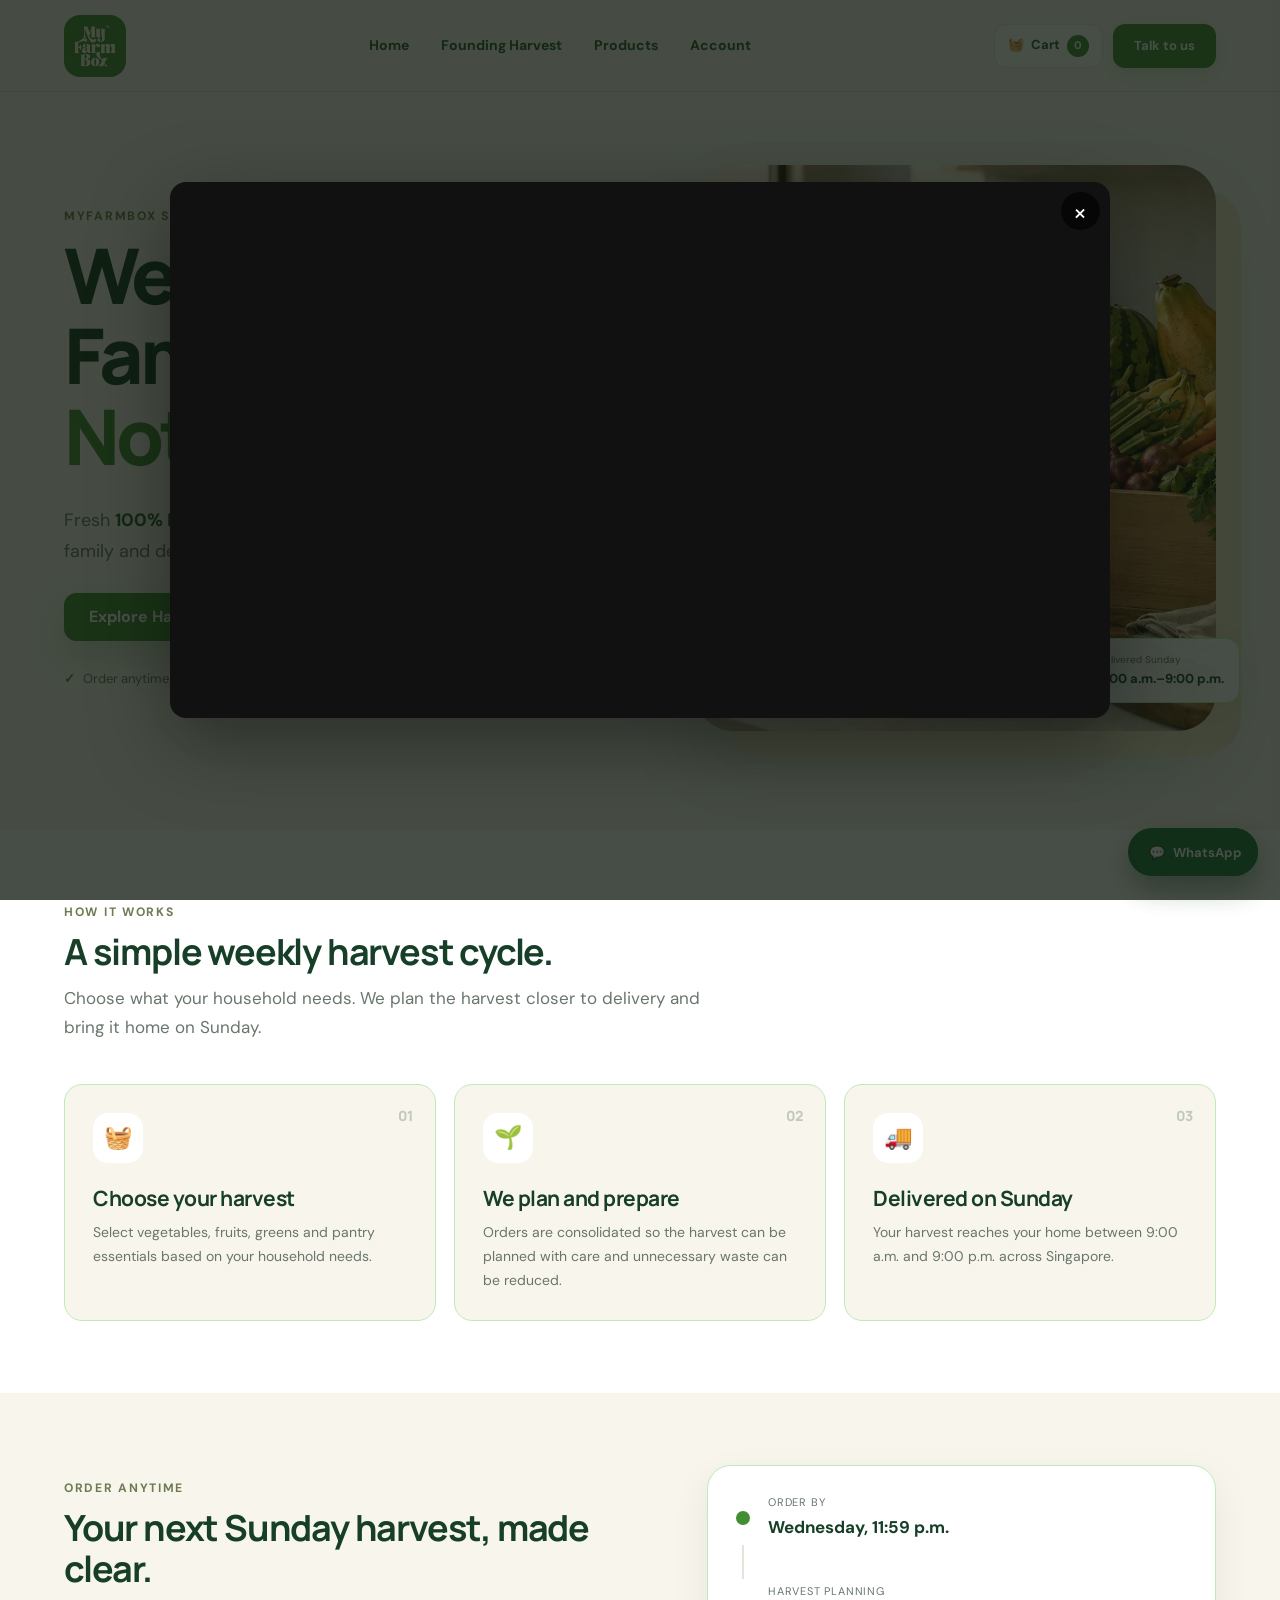
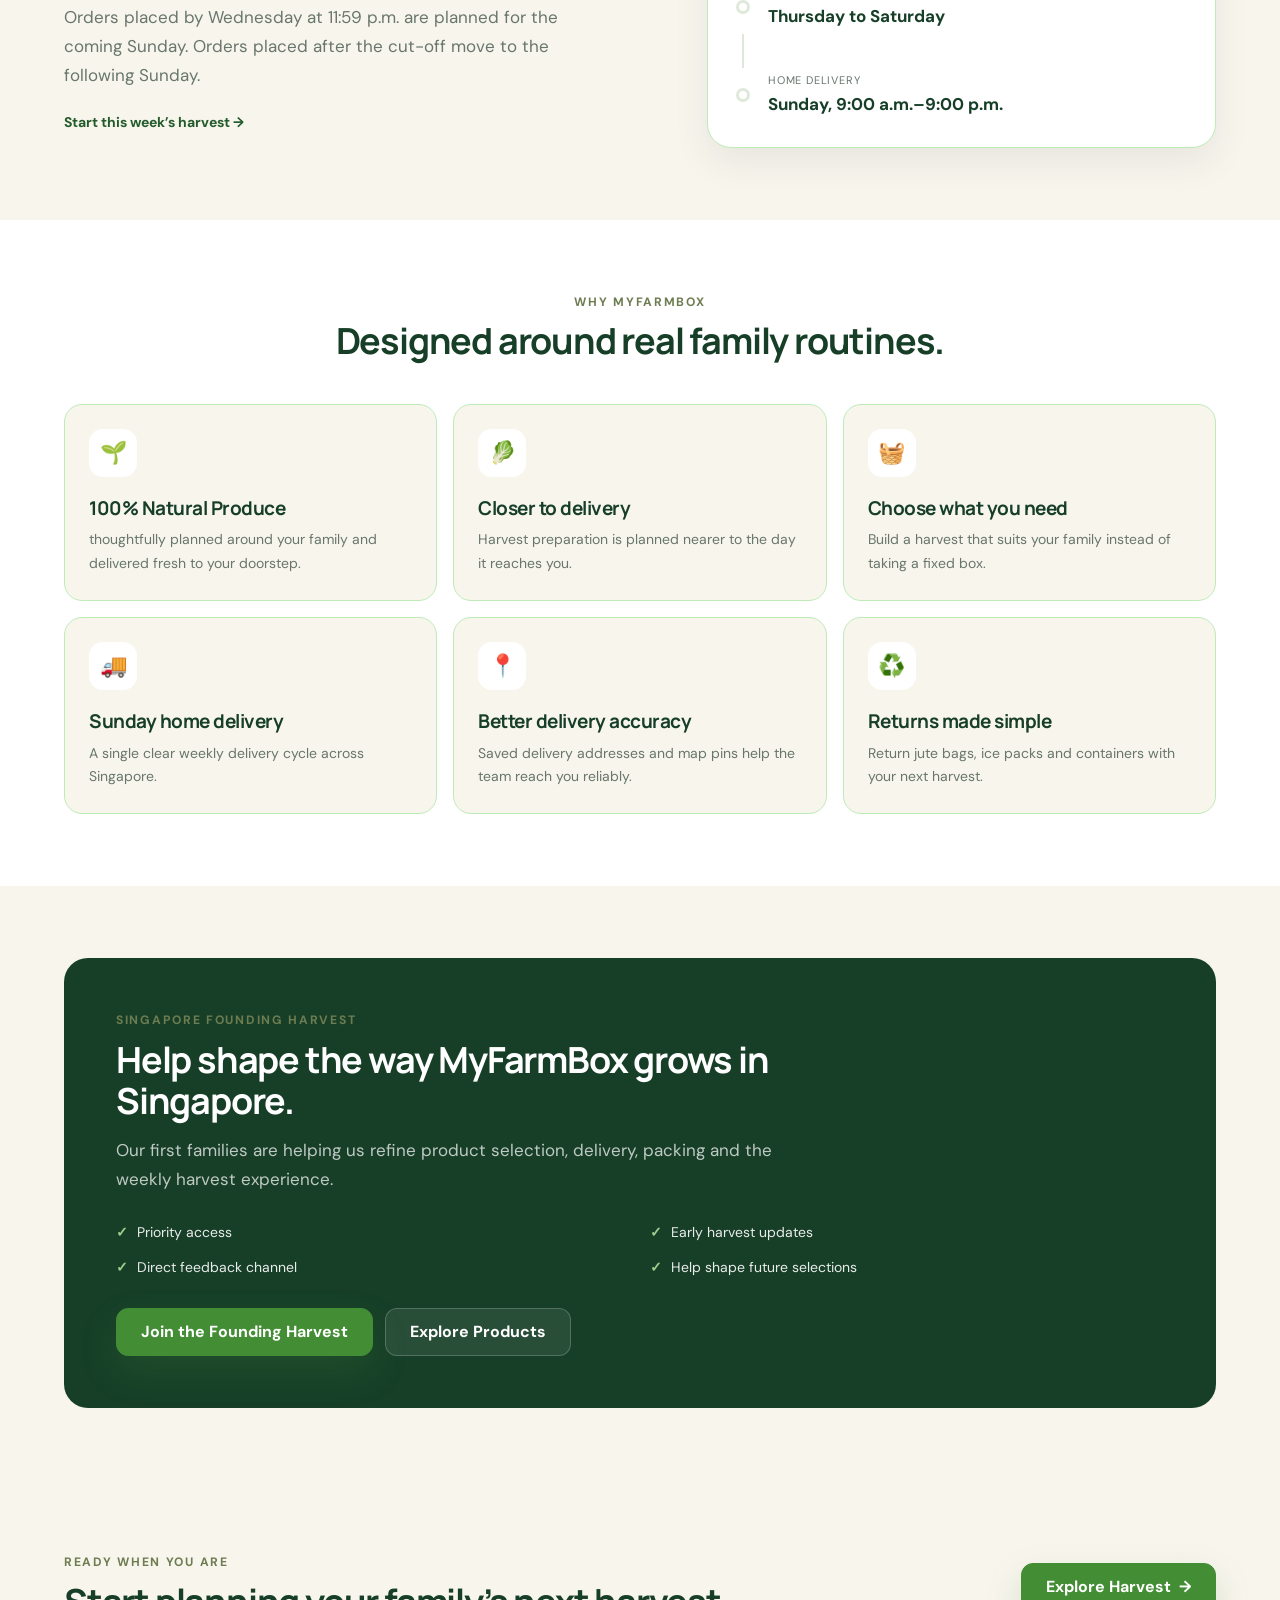
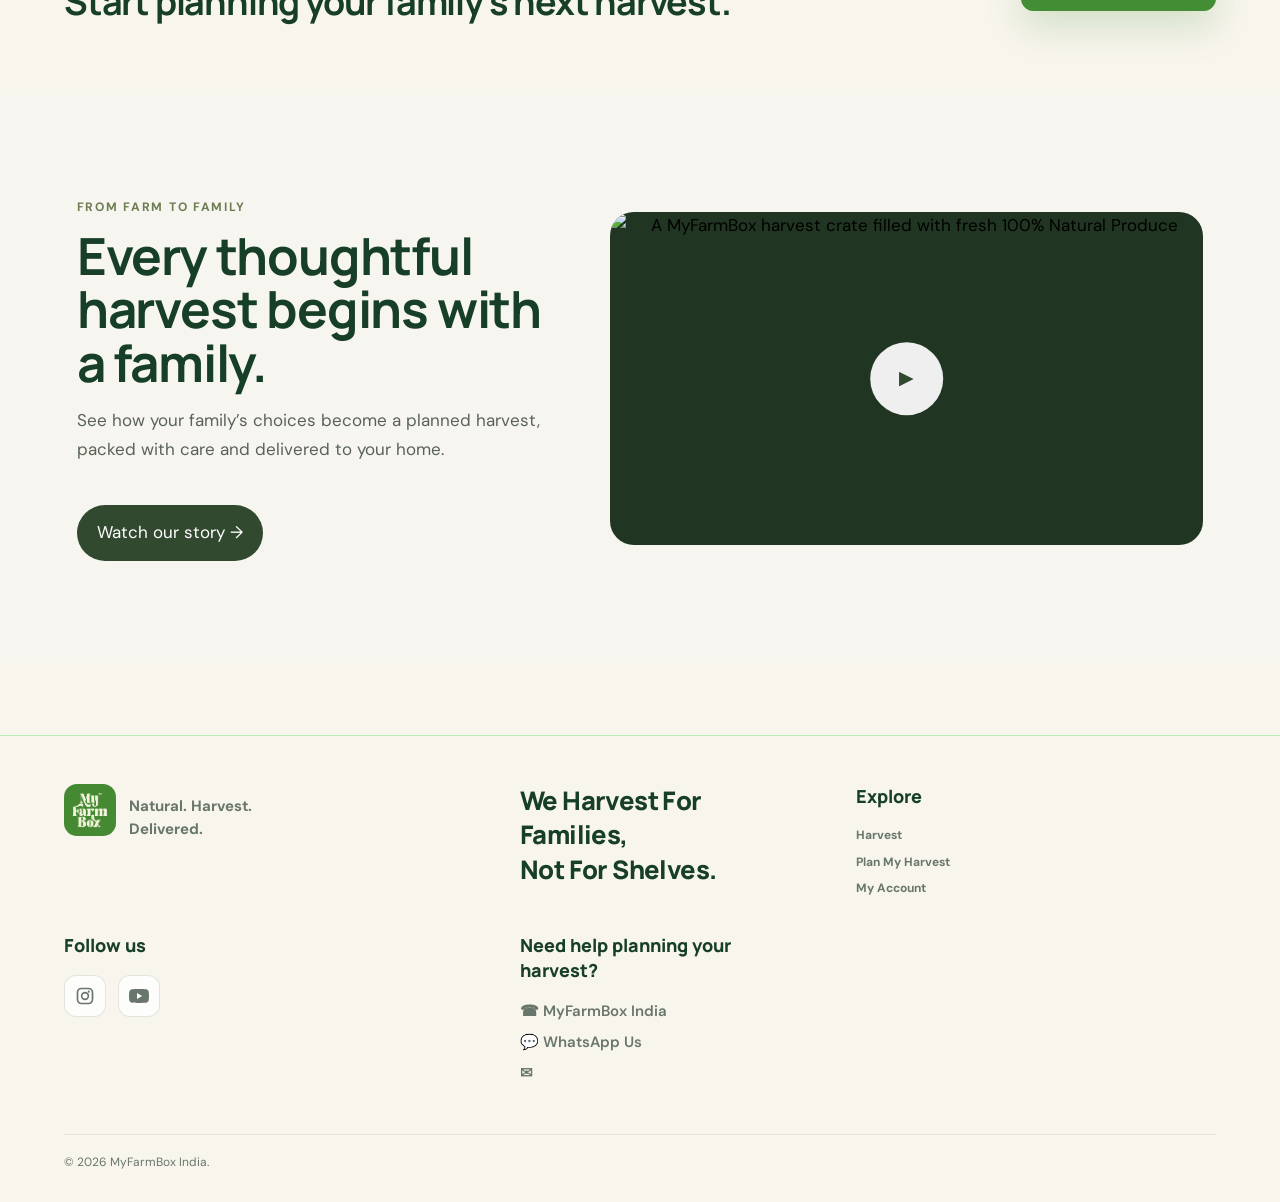
==== index.html @ 12662055 "Initialize MyFarmBox India 3.0" ====
<!doctype html>
<html lang="en">
<head>
  <meta charset="utf-8">
  <meta name="viewport" content="width=device-width,initial-scale=1">
  <meta name="theme-color" content="#438d35">
  <meta
    name="description"
    content="MyFarmBox Singapore — 100% Natural Produce, planned around your family and delivered every Sunday."
  >
  <title>MyFarmBox Singapore — We Farm For Families, Not For Shelves.</title>

  <link rel="preconnect" href="https://fonts.googleapis.com">
  <link rel="preconnect" href="https://fonts.gstatic.com" crossorigin>
  <link
    href="https://fonts.googleapis.com/css2?family=DM+Sans:wght@400;500;600;700&family=Manrope:wght@600;700;800&display=swap"
    rel="stylesheet"
  >

  <link rel="icon" href="/favicon.ico" sizes="any">
  <link rel="icon" type="image/png" sizes="32x32" href="/assets/favicon-32.png">
  <link rel="apple-touch-icon" sizes="180x180" href="/assets/favicon-180.png">
  <link rel="manifest" href="/site.webmanifest">

  <link rel="stylesheet" href="/shared.css?v=22">
  <link rel="stylesheet" href="/styles.css?v=23">
</head>

<body>
  <div id="site-header"></div>

  <main>
    <section class="home-hero">
      <div class="hero-copy">
        <p class="eyebrow">MyFarmBox Singapore</p>

        <h1>
          We Harvest For Families<br>
          <em>Not For Shelves.</em>
        </h1>

        <p class="hero-lead">
          Fresh <strong>100% Natural Produce</strong>, thoughtfully planned around your family and delivered fresh to your doorstep.
        </p>

        <div class="hero-actions">
          <a class="primary" href="/products/">
            Explore Harvest <span aria-hidden="true">→</span>
          </a>

          <a class="secondary" href="/join/">
            Plan My Harvest
          </a>
        </div>

        <div class="hero-trust">
          <span>Order anytime</span>
          <span>Sunday home delivery</span>
          <span>5 kg minimum harvest</span>
        </div>
      </div>

      <div class="hero-visual">
        <div class="harvest-image-card">
          <img
              src="assets/hero-home.webp"
              alt="Fresh vegetables arranged for a MyFarmBox Singapore harvest"
              loading="eager"
              decoding="async"
          />

          <div class="image-fallback">
            <span>🌿</span>
            <strong>Your weekly harvest</strong>
          </div>

          <div class="visual-label top">
            <small>Harvest cycle</small>
            <strong>Planned, not rushed</strong>
          </div>

          <div class="visual-label bottom">
            <span aria-hidden="true">🚚</span>
            <div>
              <small>Delivered Sunday</small>
              <strong>9:00 a.m.–9:00 p.m.</strong>
            </div>
          </div>
        </div>
      </div>
    </section>

    <section class="how-it-works mfb-section">
      <div class="section-heading">
        <p class="eyebrow">How it works</p>
        <h2>A simple weekly harvest cycle.</h2>
        <p>
          Choose what your household needs. We plan the harvest closer to
          delivery and bring it home on Sunday.
        </p>
      </div>

      <div class="steps-grid">
        <article>
          <span class="step-number">01</span>
          <div class="step-icon" aria-hidden="true">🧺</div>
          <h3>Choose your harvest</h3>
          <p>
            Select vegetables, fruits, greens and pantry essentials based on
            your household needs.
          </p>
        </article>

        <article>
          <span class="step-number">02</span>
          <div class="step-icon" aria-hidden="true">🌱</div>
          <h3>We plan and prepare</h3>
          <p>
            Orders are consolidated so the harvest can be planned with care
            and unnecessary waste can be reduced.
          </p>
        </article>

        <article>
          <span class="step-number">03</span>
          <div class="step-icon" aria-hidden="true">🚚</div>
          <h3>Delivered on Sunday</h3>
          <p>
            Your harvest reaches your home between 9:00 a.m. and 9:00 p.m.
            across Singapore.
          </p>
        </article>
      </div>
    </section>

    <section class="delivery-cycle mfb-section">
      <div class="delivery-copy">
        <p class="eyebrow">Order anytime</p>
        <h2>Your next Sunday harvest, made clear.</h2>
        <p>
          Orders placed by Wednesday at 11:59 p.m. are planned for the coming
          Sunday. Orders placed after the cut-off move to the following Sunday.
        </p>

        <a href="/products/" class="text-link">
          Start this week’s harvest <span aria-hidden="true">→</span>
        </a>
      </div>

      <div class="timeline-card">
        <div class="timeline-row active">
          <span class="timeline-dot"></span>
          <div>
            <small>Order by</small>
            <strong>Wednesday, 11:59 p.m.</strong>
          </div>
        </div>

        <div class="timeline-line"></div>

        <div class="timeline-row">
          <span class="timeline-dot"></span>
          <div>
            <small>Harvest planning</small>
            <strong>Thursday to Saturday</strong>
          </div>
        </div>

        <div class="timeline-line"></div>

        <div class="timeline-row">
          <span class="timeline-dot"></span>
          <div>
            <small>Home delivery</small>
            <strong>Sunday, 9:00 a.m.–9:00 p.m.</strong>
          </div>
        </div>
      </div>
    </section>

    <section class="why-mfb mfb-section">
      <div class="section-heading centered">
        <p class="eyebrow">Why MyFarmBox</p>
        <h2>Designed around real family routines.</h2>
      </div>

      <div class="benefits-grid">
        <article>
          <span aria-hidden="true">🌱</span>
          <h3>100% Natural Produce</h3>
          <p>thoughtfully planned around your family and delivered fresh to your doorstep.</p>
        </article>

        <article>
          <span aria-hidden="true">🥬</span>
          <h3>Closer to delivery</h3>
          <p>Harvest preparation is planned nearer to the day it reaches you.</p>
        </article>

        <article>
          <span aria-hidden="true">🧺</span>
          <h3>Choose what you need</h3>
          <p>Build a harvest that suits your family instead of taking a fixed box.</p>
        </article>

        <article>
          <span aria-hidden="true">🚚</span>
          <h3>Sunday home delivery</h3>
          <p>A single clear weekly delivery cycle across Singapore.</p>
        </article>

        <article>
          <span aria-hidden="true">📍</span>
          <h3>Better delivery accuracy</h3>
          <p>Saved delivery addresses and map pins help the team reach you reliably.</p>
        </article>

        <article>
          <span aria-hidden="true">♻️</span>
          <h3>Returns made simple</h3>
          <p>Return jute bags, ice packs and containers with your next harvest.</p>
        </article>
      </div>
    </section>

    <section class="founding-section mfb-section">
      <div class="founding-card">
        <div>
          <p class="eyebrow">Singapore Founding Harvest</p>
          <h2>Help shape the way MyFarmBox grows in Singapore.</h2>
          <p>
            Our first families are helping us refine product selection,
            delivery, packing and the weekly harvest experience.
          </p>
        </div>

        <div class="founding-benefits">
          <span>Priority access</span>
          <span>Early harvest updates</span>
          <span>Direct feedback channel</span>
          <span>Help shape future selections</span>
        </div>

        <div class="founding-actions">
          <a class="primary" href="/join/">
            Join the Founding Harvest
          </a>
          <a class="secondary" href="/products/">
            Explore Products
          </a>
        </div>
      </div>
    </section>

    <section class="final-cta mfb-section">
      <div>
        <p class="eyebrow">Ready when you are</p>
        <h2>Start planning your family’s next harvest.</h2>
      </div>

      <a class="primary" href="/products/">
        Explore Harvest <span aria-hidden="true">→</span>
      </a>
    </section>

    <section class="harvest-film" aria-labelledby="harvest-film-title">
  <div class="harvest-film__copy">
    <p class="eyebrow">From farm to family</p>
    <h2 id="harvest-film-title">Every thoughtful harvest begins with a family.</h2>
    <p>
      See how your family’s choices become a planned harvest,
      packed with care and delivered to your home.
    </p>

    <button class="film-button" type="button" data-open-film>
      Watch our story
      <span aria-hidden="true">→</span>
    </button>
  </div>

  <button class="harvest-film__visual" type="button" data-open-film aria-label="Watch the MyFarmBox harvest journey">
    <img src="https://i.ytimg.com/vi/7JnpwBoG5E4/maxresdefault.jpg"
         alt="A MyFarmBox harvest crate filled with fresh 100% Natural Produce">
    <span class="play-circle" aria-hidden="true">▶</span>
  </button>
</section>

<div class="film-modal" id="film-modal" aria-hidden="true">
  <div class="film-modal__backdrop" data-close-film></div>

  <div class="film-modal__dialog" role="dialog" aria-modal="true" aria-label="MyFarmBox harvest journey video">
    <button class="film-modal__close" type="button" data-close-film aria-label="Close video">×</button>
    <div class="film-modal__video">
      <iframe
        id="mfb-film-player"
        title="MyFarmBox Singapore harvest journey"
        allow="accelerometer; autoplay; clipboard-write; encrypted-media; gyroscope; picture-in-picture; web-share"
        allowfullscreen>
      </iframe>
    </div>
  </div>
</div>
    
  </main>

<div id="site-footer"></div>

  <a
  class="floating-whatsapp"
  href="https://wa.me/6589582110?text=Hi%20MyFarmBox%20Singapore%2C%20I%27d%20like%20to%20know%20more%20about%20your%20harvest."
  target="_blank"
  rel="noopener"
  aria-label="Chat with MyFarmBox Singapore on WhatsApp"
>
  <span aria-hidden="true">💬</span>
  <strong>WhatsApp</strong>
</a>

  <div class="mobile-home-cta">
    <a href="/products/">
      <span aria-hidden="true">🧺</span>
      Explore Harvest
    </a>
  </div>

  <script src="/shared.js?v=20"></script>
  <script src="/app.js?v=20"></script>

  <script>
  (() => {
    const modal = document.getElementById('film-modal');
    const player = document.getElementById('mfb-film-player');
    const videoId = '7JnpwBoG5E4';

    function openFilm() {
      player.src = `https://www.youtube-nocookie.com/embed/${videoId}?autoplay=1&rel=0&modestbranding=1&playsinline=1&iv_load_policy=3&controls=0&cc_load_policy=1&cc_lang_pref=en`;
      modal.classList.add('is-open');
      modal.setAttribute('aria-hidden', 'false');
      document.body.style.overflow = 'hidden';
      sessionStorage.setItem('mfb-film-seen', 'true');
    }

    function closeFilm() {
      modal.classList.remove('is-open');
      modal.setAttribute('aria-hidden', 'true');
      player.src = '';
      document.body.style.overflow = '';
    }

    document.querySelectorAll('[data-open-film]').forEach(button => {
      button.addEventListener('click', openFilm);
    });

    document.querySelectorAll('[data-close-film]').forEach(button => {
      button.addEventListener('click', closeFilm);
    });

    document.addEventListener('keydown', event => {
      if (event.key === 'Escape') closeFilm();
    });

    setTimeout(openFilm, 2000);
  })();
</script>
  
</body>
</html>
---- shared.css ----
:root {
  --mfb-green: #438d35;
  --mfb-green-dark: #245b2b;
  --mfb-deep: #173f28;
  --mfb-green-light: #edf5e9;
  --mfb-cream: #f8f5ed;
  --mfb-white: #ffffff;
  --mfb-card: #ffffff;
  --mfb-text: #173f28;
  --mfb-muted: #68766c;
  --mfb-line: rgba(24, 51, 35, 0.12);
  --mfb-border: #bdecb6;
  --mfb-radius-xs: 8px;
  --mfb-radius-sm: 12px;
  --mfb-radius: 18px;
  --mfb-radius-lg: 24px;
  --mfb-shadow-sm: 0 8px 24px rgba(24, 51, 35, 0.05);
  --mfb-shadow: 0 14px 36px rgba(24, 51, 35, 0.08);
  --mfb-shadow-lg: 0 22px 60px rgba(24, 51, 35, 0.12);
  --mfb-container: 1320px;
  --mfb-header-height: 92px;
  --mfb-font-heading: "Manrope", sans-serif;
  --mfb-font-body: "DM Sans", sans-serif;
  --mfb-h1: clamp(42px, 5vw, 54px);
  --mfb-h2: clamp(30px, 3.5vw, 36px);
  --mfb-h3: clamp(22px, 2.5vw, 24px);
  --mfb-body: 17px;
  --mfb-small: 15px;
  --mfb-caption: 13px;
}

*,
*::before,
*::after { box-sizing: border-box; }

html { scroll-behavior: smooth; }

body {
  margin: 0;
  background: var(--mfb-cream);
  color: var(--mfb-text);
  font-family: var(--mfb-font-body);
  font-size: var(--mfb-body);
  line-height: 1.6;
  text-rendering: optimizeLegibility;
  -webkit-font-smoothing: antialiased;
}

body.mobile-menu-open { overflow: hidden; }

img { display: block; max-width: 100%; }

a {
  color: inherit;
  text-decoration: none;
  transition: color 180ms ease, background 180ms ease, border-color 180ms ease, opacity 180ms ease, transform 180ms ease;
}

button,
input,
textarea,
select { font: inherit; }

button { cursor: pointer; }

h1,
h2,
h3,
h4,
h5,
h6 {
  margin-top: 0;
  color: var(--mfb-deep);
  font-family: var(--mfb-font-heading);
}

h1,
.mfb-h1 {
  margin-bottom: 18px;
  font-size: var(--mfb-h1);
  font-weight: 800;
  line-height: 1.05;
  letter-spacing: -2.4px;
}

h2,
.mfb-h2 {
  margin-bottom: 14px;
  font-size: var(--mfb-h2);
  font-weight: 700;
  line-height: 1.15;
  letter-spacing: -1.2px;
}

h3,
.mfb-h3 {
  margin-bottom: 10px;
  font-size: var(--mfb-h3);
  font-weight: 700;
  line-height: 1.25;
  letter-spacing: -0.5px;
}

p {
  margin-top: 0;
  color: var(--mfb-muted);
  font-size: var(--mfb-body);
  line-height: 1.7;
}

small,
.mfb-small {
  color: var(--mfb-muted);
  font-size: var(--mfb-small);
  line-height: 1.5;
}

.mfb-caption {
  color: var(--mfb-muted);
  font-size: var(--mfb-caption);
  line-height: 1.45;
}

.eyebrow,
.mfb-eyebrow {
  display: block;
  margin: 0 0 8px;
  color: var(--mfb-green);
  font-size: 12px;
  font-weight: 700;
  letter-spacing: 1.4px;
  text-transform: uppercase;
}

.mfb-container,
.container,
.page-shell,
.shell {
  width: min(var(--mfb-container), 100%);
  margin-inline: auto;
  padding-inline: clamp(18px, 4vw, 58px);
}

.mfb-section { padding-block: 72px; }
.mfb-stack { display: grid; gap: 24px; }

.mfb-card,
.card {
  border: 1px solid var(--mfb-border);
  border-radius: var(--mfb-radius);
  background: var(--mfb-card);
  box-shadow: var(--mfb-shadow-sm);
}

.mfb-card-padded { padding: 24px; }

.mfb-button,
.button,
.primary,
.secondary,
button.primary,
button.secondary {
  min-height: 48px;
  display: inline-flex;
  align-items: center;
  justify-content: center;
  gap: 8px;
  padding: 0 24px;
  border-radius: var(--mfb-radius-sm);
  font-size: 16px;
  font-weight: 700;
  line-height: 1;
}

.mfb-button-primary,
.primary,
button.primary {
  border: 1px solid var(--mfb-green);
  background: var(--mfb-green);
  color: var(--mfb-white);
}

.mfb-button-primary:hover,
.primary:hover,
button.primary:hover {
  border-color: var(--mfb-green-dark);
  background: var(--mfb-green-dark);
  transform: translateY(-1px);
}

.mfb-button-secondary,
.secondary,
button.secondary {
  border: 1px solid var(--mfb-border);
  background: var(--mfb-white);
  color: var(--mfb-green-dark);
}

.mfb-button-secondary:hover,
.secondary:hover,
button.secondary:hover {
  border-color: rgba(67, 141, 53, 0.35);
  background: var(--mfb-green-light);
}

label {
  color: var(--mfb-text);
  font-size: 14px;
  font-weight: 700;
}

input,
textarea,
select {
  width: 100%;
  border: 1px solid var(--mfb-border);
  border-radius: var(--mfb-radius-sm);
  outline: none;
  background: var(--mfb-white);
  color: var(--mfb-text);
  font-family: var(--mfb-font-body);
  font-size: 16px;
  transition: border-color 180ms ease, box-shadow 180ms ease, background 180ms ease;
}

input,
select {
  min-height: 48px;
  padding: 0 16px;
}

textarea {
  min-height: 112px;
  padding: 14px 16px;
  resize: vertical;
}

input:focus,
textarea:focus,
select:focus {
  border-color: var(--mfb-green);
  box-shadow: 0 0 0 3px rgba(67, 141, 53, 0.1);
}

input::placeholder,
textarea::placeholder { color: #98a39a; }

.mfb-badge,
.badge {
  display: inline-flex;
  align-items: center;
  gap: 6px;
  padding: 6px 12px;
  border-radius: 999px;
  background: var(--mfb-green-light);
  color: var(--mfb-green-dark);
  font-size: 13px;
  font-weight: 700;
}

#site-header {
  position: relative;
  z-index: 1000;
  min-height: var(--mfb-header-height);
}

.site-header {
  position: relative;
  width: min(1440px, 100%);
  min-height: var(--mfb-header-height);
  margin: 0 auto;
  padding: 14px clamp(18px, 5vw, 72px);
  display: grid;
  grid-template-columns: auto 1fr auto;
  align-items: center;
  gap: 30px;
  border-bottom: 1px solid var(--mfb-line);
  background: rgba(248, 245, 237, 0.96);
  backdrop-filter: blur(18px);
}

.site-logo { display: inline-flex; align-items: center; }

.site-logo img {
  width: 62px;
  height: 62px;
  border-radius: 16px;
  object-fit: contain;
}

.site-nav {
  display: flex;
  align-items: center;
  justify-content: center;
  gap: clamp(18px, 2.5vw, 34px);
}

.site-nav a {
  position: relative;
  color: var(--mfb-green-dark);
  font-size: 14px;
  font-weight: 700;
  white-space: nowrap;
}

.site-nav a:hover { color: var(--mfb-green); }

.site-nav a.active::after {
  content: "";
  position: absolute;
  left: 0;
  right: 0;
  bottom: -10px;
  height: 2px;
  border-radius: 999px;
  background: var(--mfb-green);
}

.header-actions {
  display: flex;
  align-items: center;
  justify-content: flex-end;
  gap: 10px;
}

.header-cart {
  min-height: 44px;
  display: inline-flex;
  align-items: center;
  gap: 7px;
  padding: 9px 13px;
  border: 1px solid var(--mfb-line);
  border-radius: var(--mfb-radius-sm);
  background: rgba(255, 255, 255, 0.78);
  color: var(--mfb-green-dark);
  font-size: 13px;
  font-weight: 700;
}

.header-cart:hover {
  border-color: rgba(67, 141, 53, 0.35);
  background: var(--mfb-white);
}

.header-cart strong {
  min-width: 22px;
  height: 22px;
  display: inline-grid;
  place-items: center;
  border-radius: 999px;
  background: var(--mfb-green);
  color: var(--mfb-white);
  font-size: 11px;
}

.header-cta {
  min-height: 44px;
  padding: 11px 20px;
  display: inline-flex;
  align-items: center;
  justify-content: center;

  border: 1px solid transparent;
  outline: none;
  border-radius: var(--mfb-radius-sm);

  background: var(--mfb-green);
  color: var(--mfb-white);

  font-size: 13px;
  font-weight: 700;
  line-height: 1;

  box-shadow: 0 6px 18px rgba(67, 141, 53, 0.14);

  appearance: none;
  -webkit-appearance: none;
}

.header-cta:hover {
  border-color: transparent;
  background: var(--mfb-green-dark);
  color: var(--mfb-white);
  transform: translateY(-1px);
  box-shadow: 0 8px 22px rgba(36, 91, 43, 0.18);
}

.header-cta:focus,
.header-cta:focus-visible {
  outline: none;
  border-color: transparent;
  box-shadow:
    0 6px 18px rgba(67, 141, 53, 0.14),
    0 0 0 3px rgba(67, 141, 53, 0.14);
}

.header-cta:hover {
  background: var(--mfb-green-dark);
  transform: translateY(-1px);
}

.mobile-menu-button {
  width: 44px;
  height: 44px;
  display: none;
  place-items: center;
  gap: 4px;
  padding: 11px;
  border: 1px solid var(--mfb-line);
  border-radius: var(--mfb-radius-sm);
  background: var(--mfb-white);
}

.mobile-menu-button span {
  width: 20px;
  height: 2px;
  display: block;
  border-radius: 999px;
  background: var(--mfb-green-dark);
  transition: transform 180ms ease, opacity 180ms ease;
}

.mobile-menu-button.open span:nth-child(1) { transform: translateY(6px) rotate(45deg); }
.mobile-menu-button.open span:nth-child(2) { opacity: 0; }
.mobile-menu-button.open span:nth-child(3) { transform: translateY(-6px) rotate(-45deg); }

.mobile-navigation {
  position: absolute;
  top: calc(100% + 8px);
  left: 16px;
  right: 16px;
  z-index: 1100;
  padding: 10px;
  display: grid;
  gap: 5px;
  border: 1px solid var(--mfb-line);
  border-radius: var(--mfb-radius);
  background: rgba(255, 255, 255, 0.98);
  box-shadow: var(--mfb-shadow-lg);
  opacity: 0;
  transform: translateY(-8px);
  transition: opacity 180ms ease, transform 180ms ease;
}

.mobile-navigation.open { opacity: 1; transform: translateY(0); }
.mobile-navigation[hidden] { display: none; }

.mobile-navigation a {
  min-height: 48px;
  display: flex;
  align-items: center;
  justify-content: space-between;
  padding: 12px 14px;
  border-radius: var(--mfb-radius-sm);
  color: var(--mfb-green-dark);
  font-size: 15px;
  font-weight: 700;
}

.mobile-navigation a:hover,
.mobile-navigation a.active { background: var(--mfb-green-light); }

.mobile-navigation a strong {
  min-width: 24px;
  height: 24px;
  display: inline-grid;
  place-items: center;
  border-radius: 999px;
  background: var(--mfb-green);
  color: var(--mfb-white);
  font-size: 11px;
}

.mobile-navigation .mobile-join {
  justify-content: center;
  margin-top: 4px;
  background: var(--mfb-green);
  color: var(--mfb-white);
}

@media (max-width: 820px) {
  :root {
    --mfb-header-height: 76px;
    --mfb-h1: 34px;
    --mfb-h2: 28px;
    --mfb-h3: 20px;
    --mfb-body: 16px;
    --mfb-small: 14px;
    --mfb-caption: 12px;
  }

  h1,
  .mfb-h1 { letter-spacing: -1.7px; }

  .mfb-container,
  .container,
  .page-shell,
  .shell { padding-inline: 16px; }

  .mfb-section { padding-block: 48px; }
  .mfb-card-padded { padding: 18px; }

  #site-header { min-height: var(--mfb-header-height); }

  .site-header {
    min-height: var(--mfb-header-height);
    grid-template-columns: auto 1fr;
    padding: 10px 16px;
  }

  .site-logo img {
    width: 52px;
    height: 52px;
    border-radius: 14px;
  }

  .desktop-nav,
  .desktop-cta { display: none; }

  .header-actions { grid-column: 2; }
  .mobile-menu-button { display: grid; }
  .header-cart-text { display: none; }

  .header-cart {
    min-width: 44px;
    justify-content: center;
    padding: 8px 10px;
  }
}

@media (max-width: 390px) {
  .site-header { gap: 10px; }
  .header-actions { gap: 7px; }

  .header-cart,
  .mobile-menu-button {
    width: 42px;
    height: 42px;
  }
}

/* ===========================================================
   GLOBAL FOOTER
=========================================================== */

#site-footer { margin-top: 72px; }

.site-footer {
  width: min(1440px, 100%);
  margin: 0 auto;
  padding: 56px clamp(20px, 5vw, 72px) 30px;
  display: grid;
  grid-template-columns: 1fr 1.15fr .9fr .8fr 1.35fr;
  gap: 40px;
  align-items: start;
  border-top: 1px solid var(--mfb-line);
  background: transparent;
}

.footer-brand img {
  width: 74px;
  height: 74px;
  margin-bottom: 16px;
  border-radius: 18px;
  object-fit: contain;
}

.footer-brand-line {
  max-width: 180px;
  margin: 0;
  color: var(--mfb-muted);
  font-size: 15px;
  font-weight: 700;
  line-height: 1.55;
}

.footer-philosophy p {
  margin: 0;
  max-width: 260px;
  color: var(--mfb-deep);
  font-family: var(--mfb-font-heading);
  font-size: clamp(22px, 2vw, 30px);
  font-weight: 800;
  line-height: 1.35;
  letter-spacing: -0.6px;
}

.footer-links,
.footer-social,
.footer-contact {
  display: flex;
  flex-direction: column;
  gap: 11px;
  min-width: 0;
}

.footer-links h4,
.footer-social h4,
.footer-contact h4 {
  margin: 0 0 6px;
  color: var(--mfb-deep);
  font-family: var(--mfb-font-heading);
  font-size: 18px;
  font-weight: 800;
  line-height: 1.35;
}

.footer-links a,
.footer-social a,
.footer-contact a {
  color: var(--mfb-muted);
  font-size: 15px;
  font-weight: 600;
  line-height: 1.45;
}

.footer-links a:hover,
.footer-social a:hover,
.footer-contact a:hover { color: var(--mfb-green); }

.social-links {
  display: flex;
  align-items: center;
  gap: 12px;
}

.social-link {
  width: 42px;
  height: 42px;
  display: inline-grid;
  place-items: center;
  border: 1px solid var(--mfb-line);
  border-radius: 12px;
  background: rgba(255,255,255,.74);
  color: var(--mfb-green-dark);
}

.social-link:hover {
  border-color: rgba(67,141,53,.35);
  background: var(--mfb-green-light);
  color: var(--mfb-green);
  transform: translateY(-1px);
}

.social-link svg {
  width: 20px;
  height: 20px;
  fill: currentColor;
}

.footer-contact h4 { max-width: 280px; }

.footer-contact a {
  display: inline-flex;
  align-items: center;
  gap: 8px;
}

.footer-bottom {
  grid-column: 1 / -1;
  margin-top: 14px;
  padding-top: 22px;
  border-top: 1px solid var(--mfb-line);
  color: var(--mfb-muted);
  font-size: 13px;
}

/* Floating WhatsApp */

.floating-whatsapp {
  position: fixed;
  right: 22px;
  bottom: 24px;
  z-index: 950;
  min-height: 48px;
  display: inline-flex;
  align-items: center;
  gap: 9px;
  padding: 0 16px;
  border-radius: 999px;
  background: #25d366;
  color: #fff;
  font-size: 14px;
  font-weight: 700;
  line-height: 1;
  box-shadow: 0 14px 34px rgba(23,63,40,.2);
}

.floating-whatsapp:hover {
  color: #fff;
  transform: translateY(-2px);
  box-shadow: 0 18px 40px rgba(23,63,40,.26);
}

.floating-whatsapp svg {
  width: 21px;
  height: 21px;
  fill: currentColor;
}

/* Talk to us dialog */

.mfb-call-dialog {
  width: min(92vw, 520px);
  padding: 0;
  border: 0;
  border-radius: var(--mfb-radius-lg);
  background: transparent;
}

.mfb-call-dialog::backdrop {
  background: rgba(17,43,28,.48);
  backdrop-filter: blur(6px);
}

.call-dialog-card {
  position: relative;
  padding: 32px;
  border: 1px solid var(--mfb-border);
  border-radius: var(--mfb-radius-lg);
  background: var(--mfb-white);
  box-shadow: var(--mfb-shadow-lg);
}

.call-dialog-card h2 { margin-bottom: 12px; }
.call-dialog-card p { margin-bottom: 12px; }

.call-dialog-close {
  position: absolute;
  top: 16px;
  right: 16px;
  width: 38px;
  height: 38px;
  display: grid;
  place-items: center;
  padding: 0;
  border: 1px solid var(--mfb-border);
  border-radius: 12px;
  background: var(--mfb-white);
  color: var(--mfb-deep);
  font-size: 22px;
  line-height: 1;
}

.call-dialog-close:hover {
  border-color: rgba(67,141,53,.35);
  background: var(--mfb-green-light);
}

.call-dialog-hours {
  margin: 18px 0;
  padding: 16px;
  border: 1px solid var(--mfb-line);
  border-radius: var(--mfb-radius-sm);
  background: var(--mfb-green-light);
}

.call-dialog-hours small {
  display: block;
  margin-bottom: 4px;
}

.call-dialog-hours strong {
  color: var(--mfb-deep);
  font-family: var(--mfb-font-heading);
  font-size: 18px;
}

.call-dialog-actions {
  display: flex;
  gap: 12px;
  margin-top: 24px;
}

.call-dialog-actions > * { flex: 1; }

@media (max-width: 1080px) {
  .site-footer { grid-template-columns: 1fr 1fr 1fr; }
  .footer-contact { grid-column: span 2; }
}

@media (max-width: 820px) {
  #site-footer { margin-top: 52px; }

  .site-footer {
    grid-template-columns: 1fr 1fr;
    gap: 30px;
    padding: 46px 18px 24px;
  }

  .footer-brand,
  .footer-philosophy,
  .footer-contact {
    grid-column: 1 / -1;
  }

  .footer-brand img {
    width: 66px;
    height: 66px;
  }

  .footer-philosophy p {
    max-width: 420px;
    font-size: 24px;
  }

  .floating-whatsapp {
    right: 14px;
    bottom: 82px;
    width: 48px;
    height: 48px;
    min-height: 48px;
    justify-content: center;
    padding: 0;
  }

  .floating-whatsapp strong { display: none; }
}

@media (max-width: 560px) {
  .site-footer {
    grid-template-columns: 1fr;
    gap: 26px;
  }

  .footer-links,
  .footer-social { grid-column: 1; }

  .footer-philosophy p { font-size: 23px; }

  .call-dialog-card { padding: 28px 20px 20px; }

  .call-dialog-actions {
    flex-direction: column-reverse;
  }
}
---- styles.css ----
/* MyFarmBox Singapore — Home storefront */

body {
  overflow-x: hidden;
}

main {
  width: min(1440px, 100%);
  margin-inline: auto;
}

.home-hero {
  min-height: 690px;
  display: grid;
  grid-template-columns: 1.03fr 0.97fr;
  align-items: center;
  gap: clamp(42px, 6vw, 90px);
  padding: 56px clamp(18px, 5vw, 72px) 82px;
}

.hero-copy h1 {
  max-width: 760px;
  margin-bottom: 0;
  font-size: clamp(52px, 6vw, 80px);
  letter-spacing: -4px;
}

.hero-copy h1 em {
  color: var(--mfb-green);
  font-style: normal;
}

.hero-lead {
  max-width: 660px;
  margin: 28px 0 26px;
  font-size: clamp(17px, 1.4vw, 20px);
  line-height: 1.75;
}

.hero-lead strong {
  color: var(--mfb-green-dark);
}

.hero-actions {
  display: flex;
  align-items: center;
  flex-wrap: wrap;
  gap: 12px;
}

.hero-actions .primary,
.founding-actions .primary,
.final-cta .primary {
  box-shadow: 0 16px 36px rgba(67, 141, 53, 0.2);
}

.hero-trust {
  display: flex;
  flex-wrap: wrap;
  gap: 12px 20px;
  margin-top: 28px;
}

.hero-trust span {
  display: flex;
  align-items: center;
  gap: 8px;
  color: var(--mfb-muted);
  font-size: 13px;
}

.hero-trust span::before {
  content: "✓";
  color: var(--mfb-green);
  font-weight: 800;
}

.hero-visual {
  min-height: 600px;
  display: grid;
  place-items: center;
}

.harvest-image-card {
  position: relative;
  width: min(100%, 580px);
  aspect-ratio: 0.92 / 1;
  overflow: visible;
  border-radius: 38px;
  background:
    radial-gradient(circle at 75% 18%, rgba(245, 243, 220, 0.95), transparent 26%),
    linear-gradient(145deg, #dfead5, #c9ddbc);
  box-shadow:
    25px 25px 0 #e9dfc4,
    0 34px 70px rgba(32, 68, 37, 0.18);
}

.harvest-image-card > img {
  width: 100%;
  height: 100%;
  overflow: hidden;
  border-radius: inherit;
  object-fit: cover;
  object-position: 65% center;
}

.image-fallback {
  position: absolute;
  inset: 0;
  z-index: -1;
  display: grid;
  place-items: center;
  border-radius: inherit;
  color: var(--mfb-green-dark);
  text-align: center;
}

.image-fallback span,
.image-fallback strong {
  display: block;
}

.image-fallback span {
  font-size: 58px;
}

.image-fallback strong {
  margin-top: 10px;
  font-family: var(--mfb-font-heading);
  font-size: 18px;
}

.visual-label {
  position: absolute;
  z-index: 3;
  display: flex;
  align-items: center;
  gap: 11px;
  padding: 13px 15px;
  border: 1px solid var(--mfb-border);
  border-radius: 14px;
  background: rgba(255, 255, 255, 0.96);
  box-shadow: var(--mfb-shadow);
}

.visual-label.top {
  top: 24px;
  left: -28px;
}

.visual-label.bottom {
  right: -24px;
  bottom: 28px;
}

.visual-label > span {
  font-size: 23px;
}

.visual-label small,
.visual-label strong {
  display: block;
}

.visual-label small {
  font-size: 10px;
}

.visual-label strong {
  margin-top: 2px;
  color: var(--mfb-deep);
  font-size: 13px;
}

.how-it-works,
.why-mfb {
  padding-inline: clamp(18px, 5vw, 72px);
}

.how-it-works {
  background: var(--mfb-white);
}

.section-heading {
  max-width: 760px;
  margin-bottom: 42px;
}

.section-heading.centered {
  margin-inline: auto;
  text-align: center;
}

.section-heading h2 {
  margin-bottom: 12px;
}

.section-heading > p:last-child {
  max-width: 680px;
}

.steps-grid {
  display: grid;
  grid-template-columns: repeat(3, 1fr);
  gap: 18px;
}

.steps-grid article {
  position: relative;
  padding: 28px;
  border: 1px solid var(--mfb-border);
  border-radius: var(--mfb-radius);
  background: var(--mfb-cream);
}

.step-number {
  position: absolute;
  top: 20px;
  right: 22px;
  color: rgba(23, 63, 40, 0.24);
  font-family: var(--mfb-font-heading);
  font-size: 14px;
  font-weight: 800;
}

.step-icon {
  width: 50px;
  height: 50px;
  display: grid;
  place-items: center;
  border-radius: 15px;
  background: var(--mfb-white);
  font-size: 23px;
}

.steps-grid h3 {
  margin: 22px 0 10px;
  font-size: 21px;
}

.steps-grid p {
  margin-bottom: 0;
  font-size: 14px;
}

.delivery-cycle {
  display: grid;
  grid-template-columns: 1fr 0.92fr;
  gap: clamp(35px, 7vw, 100px);
  align-items: center;
  padding-inline: clamp(18px, 5vw, 72px);
}

.delivery-copy {
  max-width: 620px;
}

.delivery-copy p:not(.eyebrow) {
  margin-bottom: 18px;
}

.text-link {
  color: var(--mfb-green-dark);
  font-size: 14px;
  font-weight: 700;
}

.timeline-card {
  padding: 28px;
  border: 1px solid var(--mfb-border);
  border-radius: var(--mfb-radius-lg);
  background: var(--mfb-white);
  box-shadow: var(--mfb-shadow);
}

.timeline-row {
  display: grid;
  grid-template-columns: 18px 1fr;
  gap: 14px;
  align-items: center;
}

.timeline-dot {
  width: 14px;
  height: 14px;
  border: 3px solid #dfe9da;
  border-radius: 50%;
  background: var(--mfb-white);
}

.timeline-row.active .timeline-dot {
  border-color: var(--mfb-green);
  background: var(--mfb-green);
}

.timeline-row small,
.timeline-row strong {
  display: block;
}

.timeline-row small {
  font-size: 11px;
  text-transform: uppercase;
  letter-spacing: 0.8px;
}

.timeline-row strong {
  margin-top: 3px;
  color: var(--mfb-deep);
  font-size: 17px;
}

.timeline-line {
  width: 2px;
  height: 34px;
  margin: 4px 0 4px 6px;
  background: #dfe7da;
}

.why-mfb {
  background: var(--mfb-white);
}

.benefits-grid {
  display: grid;
  grid-template-columns: repeat(3, 1fr);
  gap: 16px;
}

.benefits-grid article {
  padding: 24px;
  border: 1px solid var(--mfb-border);
  border-radius: var(--mfb-radius);
  background: var(--mfb-cream);
}

.benefits-grid article > span {
  display: grid;
  width: 48px;
  height: 48px;
  place-items: center;
  border-radius: 14px;
  background: var(--mfb-white);
  font-size: 22px;
}

.benefits-grid h3 {
  margin: 20px 0 8px;
  font-size: 19px;
}

.benefits-grid p {
  margin-bottom: 0;
  font-size: 14px;
}

.founding-section {
  padding-inline: clamp(18px, 5vw, 72px);
}

.founding-card {
  padding: clamp(28px, 5vw, 52px);
  border-radius: var(--mfb-radius-lg);
  background: var(--mfb-deep);
  color: var(--mfb-white);
}

.founding-card h2 {
  max-width: 760px;
  color: var(--mfb-white);
}

.founding-card > div:first-child > p:last-child {
  max-width: 700px;
  color: rgba(255, 255, 255, 0.72);
}

.founding-benefits {
  display: grid;
  grid-template-columns: repeat(2, minmax(0, 1fr));
  gap: 12px 20px;
  margin-top: 28px;
}

.founding-benefits span {
  display: flex;
  align-items: center;
  gap: 9px;
  color: rgba(255, 255, 255, 0.9);
  font-size: 14px;
}

.founding-benefits span::before {
  content: "✓";
  color: #9fcf8f;
  font-weight: 800;
}

.founding-actions {
  display: flex;
  flex-wrap: wrap;
  gap: 12px;
  margin-top: 30px;
}

.founding-actions .secondary {
  border-color: rgba(255, 255, 255, 0.2);
  background: rgba(255, 255, 255, 0.08);
  color: var(--mfb-white);
}

.final-cta {
  display: flex;
  align-items: center;
  justify-content: space-between;
  gap: 28px;
  padding-inline: clamp(18px, 5vw, 72px);
}

.harvest-film {
  display: grid;
  grid-template-columns: 0.9fr 1.1fr;
  gap: 3rem;
  align-items: center;
  padding: clamp(4.5rem, 8vw, 8rem) 6%;
  background: #f7f5ef;
}

.harvest-film__copy {
  max-width: 34rem;
}

.harvest-film h2 {
  margin: 0.7rem 0 1rem;
  font-size: clamp(2.2rem, 4vw, 4.5rem);
  line-height: 1.05;
}

.harvest-film p {
  color: #596259;
  line-height: 1.7;
}

.eyebrow {
  color: #6d7c51 !important;
  font-size: 0.76rem;
  font-weight: 700;
  letter-spacing: 0.14em;
  text-transform: uppercase;
}

.film-button {
  margin-top: 1.5rem;
  border: 0;
  border-radius: 999px;
  padding: 0.9rem 1.25rem;
  background: #31492f;
  color: #fff;
  font: inherit;
  cursor: pointer;
}

.harvest-film__visual {
  position: relative;
  display: block;
  overflow: hidden;
  border: 0;
  border-radius: 1.5rem;
  padding: 0;
  background: #203522;
  cursor: pointer;
  aspect-ratio: 16 / 9;
}

.harvest-film__visual img {
  width: 100%;
  height: 100%;
  display: block;
  object-fit: cover;
  transition: transform 0.5s ease;
}

.harvest-film__visual:hover img {
  transform: scale(1.03);
}

.play-circle {
  position: absolute;
  inset: 50% auto auto 50%;
  display: grid;
  width: 4.6rem;
  height: 4.6rem;
  place-items: center;
  transform: translate(-50%, -50%);
  border-radius: 50%;
  background: rgba(255, 255, 255, 0.92);
  color: #31492f;
  font-size: 1.2rem;
}

.film-modal {
  position: fixed;
  inset: 0;
  z-index: 9999;
  display: none;
  place-items: center;
  padding: 1.25rem;
}

.film-modal.is-open {
  display: grid;
}

.film-modal__backdrop {
  position: absolute;
  inset: 0;
  background: rgba(14, 23, 14, 0.76);
}

.film-modal__dialog {
  position: relative;
  width: min(940px, 100%);
  border-radius: 1rem;
  overflow: hidden;
  background: #111;
  box-shadow: 0 24px 80px rgba(0, 0, 0, 0.4);
}

.film-modal__video {
  aspect-ratio: 16 / 9;
}

.film-modal__video iframe {
  width: 100%;
  height: 100%;
  border: 0;
}

.film-modal__close {
  position: absolute;
  z-index: 2;
  top: 0.65rem;
  right: 0.65rem;
  width: 2.4rem;
  height: 2.4rem;
  border: 0;
  border-radius: 50%;
  background: rgba(0, 0, 0, 0.6);
  color: #fff;
  font-size: 1.6rem;
  cursor: pointer;
}

@media (max-width: 760px) {
  .harvest-film {
    grid-template-columns: 1fr;
    gap: 2rem;
    padding: 4.5rem 1.25rem;
  }
}

.final-cta h2 {
  max-width: 760px;
  margin-bottom: 0;
}

.site-footer {
  width: min(1440px, 100%);
  margin-inline: auto;
  padding: 48px clamp(18px, 5vw, 72px) 30px;
  display: grid;
  grid-template-columns: auto 1fr auto;
  align-items: center;
  gap: 24px;
  border-top: 1px solid var(--mfb-border);
}

.footer-brand {
  display: flex;
  align-items: center;
  gap: 13px;
}

.footer-brand img {
  width: 52px;
  height: 52px;
  border-radius: 13px;
}

.footer-brand p,
.footer-brand strong,
.footer-brand span {
  display: block;
}

.footer-brand p {
  margin: 0;
}

.footer-brand strong {
  color: var(--mfb-green-dark);
  font-size: 13px;
}

.footer-brand span {
  margin-top: 3px;
  font-size: 11px;
}

.footer-links {
  display: flex;
  justify-content: center;
  flex-wrap: wrap;
  gap: 18px;
}

.footer-links a {
  color: var(--mfb-green-dark);
  font-size: 12px;
  font-weight: 700;
}

.site-footer > p {
  margin: 0;
  font-size: 11px;
}

.mobile-home-cta {
  display: none;
}

@media (max-width: 940px) {
  .home-hero,
  .delivery-cycle {
    grid-template-columns: 1fr;
  }

  .hero-visual {
    margin-top: 10px;
  }

  .steps-grid,
  .benefits-grid {
    grid-template-columns: 1fr 1fr;
  }

  .site-footer {
    grid-template-columns: 1fr;
    text-align: center;
  }

  .footer-brand,
  .footer-links {
    justify-content: center;
  }
}

@media (max-width: 620px) {
  body {
    padding-bottom: 72px;
  }

  .home-hero {
    min-height: auto;
    padding: 42px 18px 58px;
    gap: 36px;
  }

  .hero-copy h1 {
    font-size: 43px;
    letter-spacing: -2.8px;
  }

  .hero-lead {
    margin: 21px 0 22px;
    font-size: 15px;
    line-height: 1.65;
  }

  .hero-actions {
    display: grid;
  }

  .hero-actions a,
  .founding-actions a {
    width: 100%;
  }

  .hero-trust {
    gap: 8px 14px;
    margin-top: 22px;
  }

  .hero-trust span {
    font-size: 10px;
  }

  .hero-visual {
    min-height: 430px;
  }

  .harvest-image-card {
    width: 86vw;
    max-width: 420px;
    border-radius: 28px;
    box-shadow:
      15px 15px 0 #e9dfc4,
      0 28px 55px rgba(32, 68, 37, 0.16);
  }

  .harvest-image-card > img {
    object-position: 68% center;
  }

  .visual-label.top {
    top: 16px;
    left: -4px;
  }

  .visual-label.bottom {
    right: -3px;
    bottom: 16px;
  }

  .visual-label {
    padding: 10px 12px;
  }

  .visual-label strong {
    font-size: 11px;
  }

  .how-it-works,
  .delivery-cycle,
  .why-mfb,
  .founding-section,
  .final-cta {
    padding-inline: 18px;
  }

  .section-heading {
    margin-bottom: 30px;
  }

  .section-heading.centered {
    text-align: left;
  }

  .steps-grid,
  .benefits-grid,
  .founding-benefits {
    grid-template-columns: 1fr;
  }

  .steps-grid article,
  .benefits-grid article {
    padding: 20px;
  }

  .delivery-cycle {
    gap: 28px;
  }

  .timeline-card {
    padding: 20px;
  }

  .founding-card {
    padding: 26px 20px;
  }

  .founding-actions {
    display: grid;
  }

  .final-cta {
    align-items: flex-start;
    flex-direction: column;
  }

  .site-footer {
    padding: 36px 18px 26px;
  }

  .site-footer > p {
    display: none;
  }

  .mobile-home-cta {
    position: fixed;
    left: 8px;
    right: 8px;
    bottom: 8px;
    z-index: 75;
    display: block;
  }

  .mobile-home-cta a {
    min-height: 50px;
    display: flex;
    align-items: center;
    justify-content: center;
    gap: 9px;
    border-radius: 13px;
    background: var(--mfb-green);
    color: var(--mfb-white);
    box-shadow: var(--mfb-shadow-lg);
    font-size: 14px;
    font-weight: 700;
  }
}

.site-footer {
  display: grid;
  grid-template-columns: 1.4fr 1fr 1.2fr;
  gap: 36px;
  align-items: start;
}

.footer-brand h3,
.footer-links h4,
.footer-contact h4 {
  margin: 0 0 10px;
}

.footer-tagline {
  margin: 10px 0 4px;
  font-weight: 700;
}

.footer-subtitle {
  margin: 0;
  color: var(--mfb-muted);
  font-size: 13px;
}

.footer-links,
.footer-contact {
  display: flex;
  flex-direction: column;
  gap: 9px;
}

.footer-links a,
.footer-contact a {
  color: var(--mfb-muted);
  text-decoration: none;
}

.footer-links a:hover,
.footer-contact a:hover {
  color: var(--mfb-green);
}

.footer-bottom {
  grid-column: 1 / -1;
  padding-top: 18px;
  border-top: 1px solid rgba(0,0,0,.08);
  color: var(--mfb-muted);
  font-size: 12px;
}

.floating-whatsapp {
  position: fixed;
  right: 22px;
  bottom: 24px;
  z-index: 70;

  display: flex;
  align-items: center;
  gap: 8px;

  padding: 12px 16px;
  border-radius: 999px;

  background: #1f7a3e;
  color: white;
  text-decoration: none;
  font-size: 13px;
  font-weight: 700;

  box-shadow: 0 12px 28px rgba(22,67,37,.22);
}

@media (max-width: 760px) {
  .site-footer {
    grid-template-columns: 1fr;
    gap: 24px;
  }

  .footer-bottom {
    grid-column: 1;
  }

  .floating-whatsapp {
    right: 14px;
    bottom: 82px;
  }

  .floating-whatsapp strong {
    display: none;
  }
}
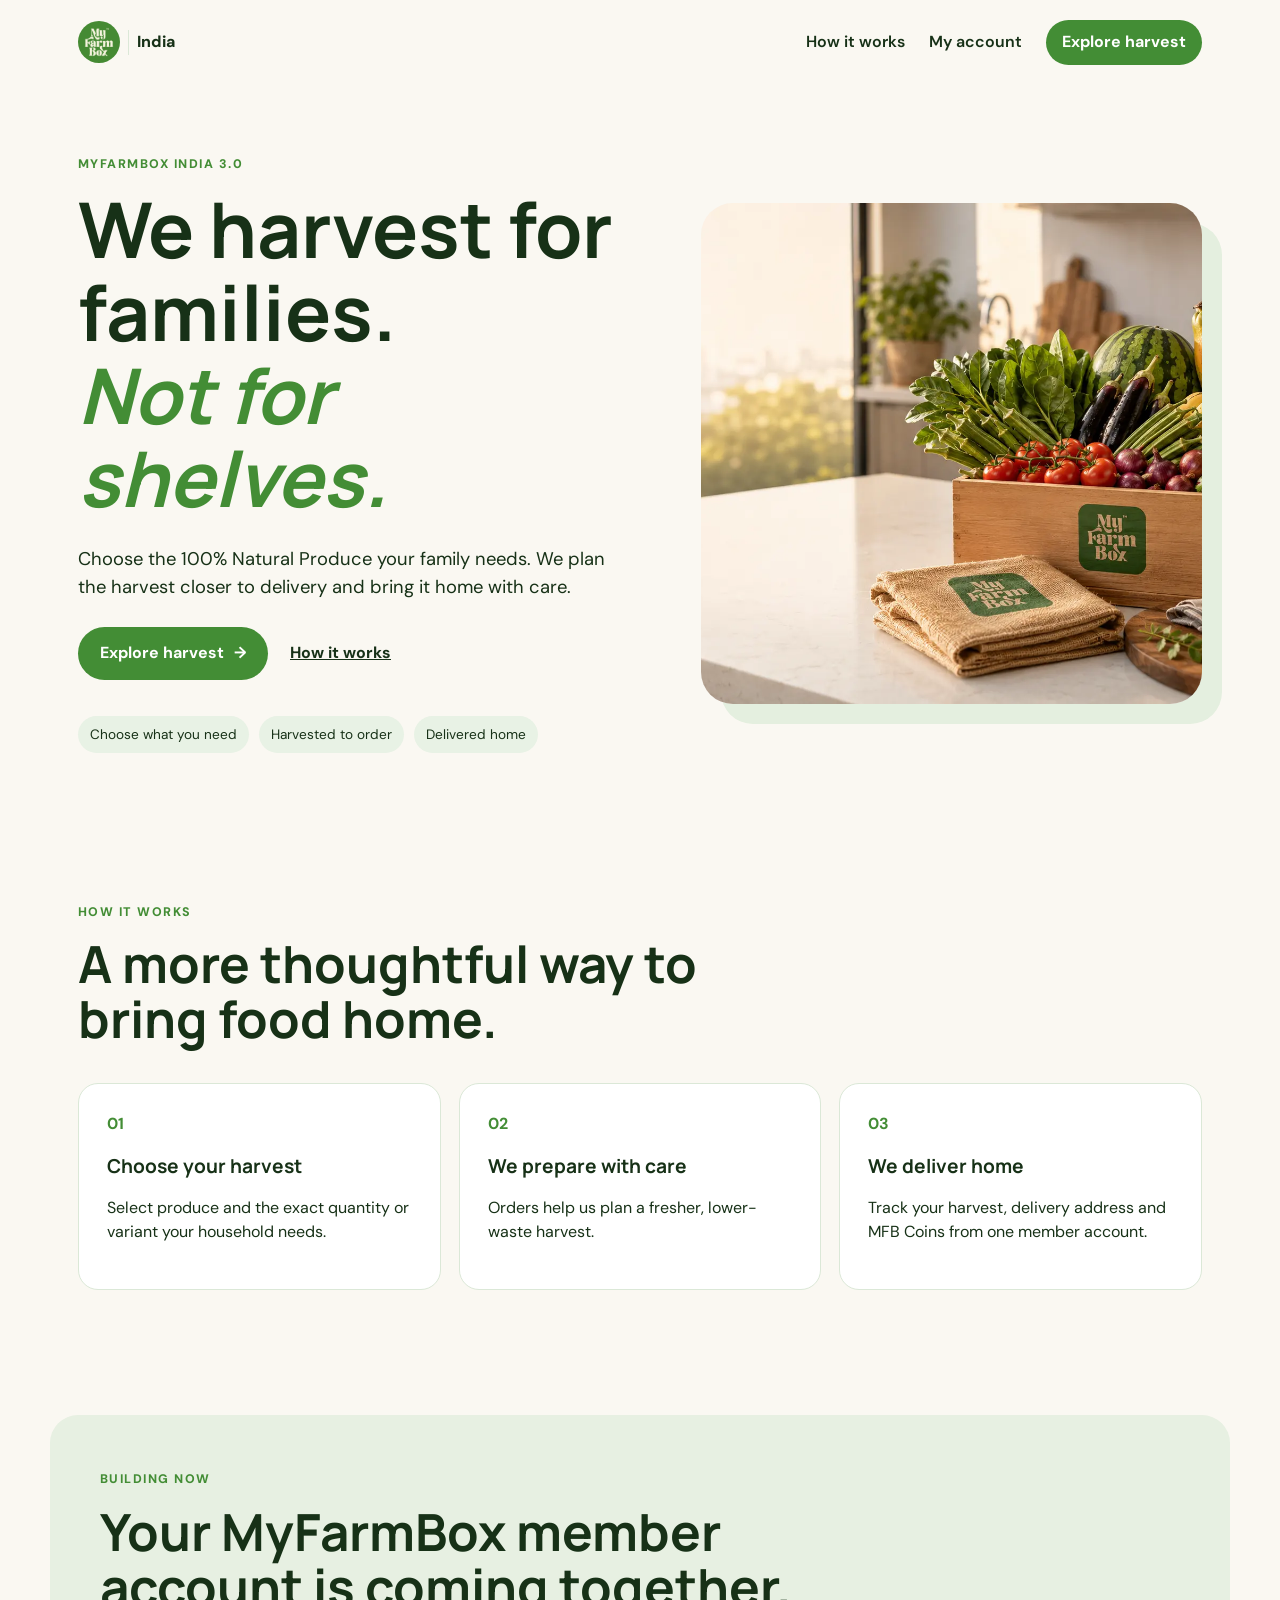
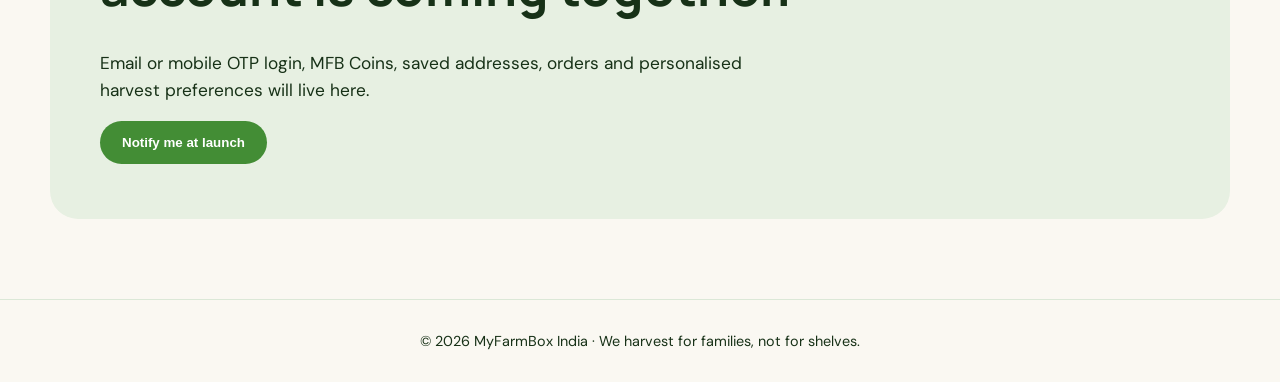
==== commit 35629140: "Initialize MyFarmBox India 3.0" ====
--- a/index.html
+++ b/index.html
@@ -2,366 +2,26 @@
 <html lang="en">
 <head>
   <meta charset="utf-8">
-  <meta name="viewport" content="width=device-width,initial-scale=1">
+  <meta name="viewport" content="width=device-width, initial-scale=1">
   <meta name="theme-color" content="#438d35">
-  <meta
-    name="description"
-    content="MyFarmBox Singapore — 100% Natural Produce, planned around your family and delivered every Sunday."
-  >
-  <title>MyFarmBox Singapore — We Farm For Families, Not For Shelves.</title>
-
+  <meta name="description" content="MyFarmBox India — We harvest for families, not for shelves.">
+  <title>MyFarmBox India — 100% Natural Produce</title>
   <link rel="preconnect" href="https://fonts.googleapis.com">
   <link rel="preconnect" href="https://fonts.gstatic.com" crossorigin>
-  <link
-    href="https://fonts.googleapis.com/css2?family=DM+Sans:wght@400;500;600;700&family=Manrope:wght@600;700;800&display=swap"
-    rel="stylesheet"
-  >
-
-  <link rel="icon" href="/favicon.ico" sizes="any">
-  <link rel="icon" type="image/png" sizes="32x32" href="/assets/favicon-32.png">
-  <link rel="apple-touch-icon" sizes="180x180" href="/assets/favicon-180.png">
-  <link rel="manifest" href="/site.webmanifest">
-
-  <link rel="stylesheet" href="/shared.css?v=22">
-  <link rel="stylesheet" href="/styles.css?v=23">
+  <link href="https://fonts.googleapis.com/css2?family=DM+Sans:wght@400;500;600;700&family=Manrope:wght@600;700;800&display=swap" rel="stylesheet">
+  <link rel="stylesheet" href="styles.css">
 </head>
-
 <body>
-  <div id="site-header"></div>
-
+  <header class="header"><a href="/" class="brand"><img src="assets/myfarmbox-logo.webp" alt="MyFarmBox"><span>India</span></a><nav><a href="#how">How it works</a><a href="#coming">My account</a><a class="button small" href="#coming">Explore harvest</a></nav></header>
   <main>
-    <section class="home-hero">
-      <div class="hero-copy">
-        <p class="eyebrow">MyFarmBox Singapore</p>
-
-        <h1>
-          We Harvest For Families<br>
-          <em>Not For Shelves.</em>
-        </h1>
-
-        <p class="hero-lead">
-          Fresh <strong>100% Natural Produce</strong>, thoughtfully planned around your family and delivered fresh to your doorstep.
-        </p>
-
-        <div class="hero-actions">
-          <a class="primary" href="/products/">
-            Explore Harvest <span aria-hidden="true">→</span>
-          </a>
-
-          <a class="secondary" href="/join/">
-            Plan My Harvest
-          </a>
-        </div>
-
-        <div class="hero-trust">
-          <span>Order anytime</span>
-          <span>Sunday home delivery</span>
-          <span>5 kg minimum harvest</span>
-        </div>
-      </div>
-
-      <div class="hero-visual">
-        <div class="harvest-image-card">
-          <img
-              src="assets/hero-home.webp"
-              alt="Fresh vegetables arranged for a MyFarmBox Singapore harvest"
-              loading="eager"
-              decoding="async"
-          />
-
-          <div class="image-fallback">
-            <span>🌿</span>
-            <strong>Your weekly harvest</strong>
-          </div>
-
-          <div class="visual-label top">
-            <small>Harvest cycle</small>
-            <strong>Planned, not rushed</strong>
-          </div>
-
-          <div class="visual-label bottom">
-            <span aria-hidden="true">🚚</span>
-            <div>
-              <small>Delivered Sunday</small>
-              <strong>9:00 a.m.–9:00 p.m.</strong>
-            </div>
-          </div>
-        </div>
-      </div>
+    <section class="hero">
+      <div><p class="eyebrow">MYFARMBOX INDIA 3.0</p><h1>We harvest for families.<br><em>Not for shelves.</em></h1><p class="lead">Choose the 100% Natural Produce your family needs. We plan the harvest closer to delivery and bring it home with care.</p><div class="actions"><a class="button" href="#coming">Explore harvest <span>→</span></a><a class="text-link" href="#how">How it works</a></div><div class="chips"><span>Choose what you need</span><span>Harvested to order</span><span>Delivered home</span></div></div>
+      <img src="assets/hero-home.webp" alt="Fresh produce prepared for a MyFarmBox harvest">
     </section>
-
-    <section class="how-it-works mfb-section">
-      <div class="section-heading">
-        <p class="eyebrow">How it works</p>
-        <h2>A simple weekly harvest cycle.</h2>
-        <p>
-          Choose what your household needs. We plan the harvest closer to
-          delivery and bring it home on Sunday.
-        </p>
-      </div>
-
-      <div class="steps-grid">
-        <article>
-          <span class="step-number">01</span>
-          <div class="step-icon" aria-hidden="true">🧺</div>
-          <h3>Choose your harvest</h3>
-          <p>
-            Select vegetables, fruits, greens and pantry essentials based on
-            your household needs.
-          </p>
-        </article>
-
-        <article>
-          <span class="step-number">02</span>
-          <div class="step-icon" aria-hidden="true">🌱</div>
-          <h3>We plan and prepare</h3>
-          <p>
-            Orders are consolidated so the harvest can be planned with care
-            and unnecessary waste can be reduced.
-          </p>
-        </article>
-
-        <article>
-          <span class="step-number">03</span>
-          <div class="step-icon" aria-hidden="true">🚚</div>
-          <h3>Delivered on Sunday</h3>
-          <p>
-            Your harvest reaches your home between 9:00 a.m. and 9:00 p.m.
-            across Singapore.
-          </p>
-        </article>
-      </div>
-    </section>
-
-    <section class="delivery-cycle mfb-section">
-      <div class="delivery-copy">
-        <p class="eyebrow">Order anytime</p>
-        <h2>Your next Sunday harvest, made clear.</h2>
-        <p>
-          Orders placed by Wednesday at 11:59 p.m. are planned for the coming
-          Sunday. Orders placed after the cut-off move to the following Sunday.
-        </p>
-
-        <a href="/products/" class="text-link">
-          Start this week’s harvest <span aria-hidden="true">→</span>
-        </a>
-      </div>
-
-      <div class="timeline-card">
-        <div class="timeline-row active">
-          <span class="timeline-dot"></span>
-          <div>
-            <small>Order by</small>
-            <strong>Wednesday, 11:59 p.m.</strong>
-          </div>
-        </div>
-
-        <div class="timeline-line"></div>
-
-        <div class="timeline-row">
-          <span class="timeline-dot"></span>
-          <div>
-            <small>Harvest planning</small>
-            <strong>Thursday to Saturday</strong>
-          </div>
-        </div>
-
-        <div class="timeline-line"></div>
-
-        <div class="timeline-row">
-          <span class="timeline-dot"></span>
-          <div>
-            <small>Home delivery</small>
-            <strong>Sunday, 9:00 a.m.–9:00 p.m.</strong>
-          </div>
-        </div>
-      </div>
-    </section>
-
-    <section class="why-mfb mfb-section">
-      <div class="section-heading centered">
-        <p class="eyebrow">Why MyFarmBox</p>
-        <h2>Designed around real family routines.</h2>
-      </div>
-
-      <div class="benefits-grid">
-        <article>
-          <span aria-hidden="true">🌱</span>
-          <h3>100% Natural Produce</h3>
-          <p>thoughtfully planned around your family and delivered fresh to your doorstep.</p>
-        </article>
-
-        <article>
-          <span aria-hidden="true">🥬</span>
-          <h3>Closer to delivery</h3>
-          <p>Harvest preparation is planned nearer to the day it reaches you.</p>
-        </article>
-
-        <article>
-          <span aria-hidden="true">🧺</span>
-          <h3>Choose what you need</h3>
-          <p>Build a harvest that suits your family instead of taking a fixed box.</p>
-        </article>
-
-        <article>
-          <span aria-hidden="true">🚚</span>
-          <h3>Sunday home delivery</h3>
-          <p>A single clear weekly delivery cycle across Singapore.</p>
-        </article>
-
-        <article>
-          <span aria-hidden="true">📍</span>
-          <h3>Better delivery accuracy</h3>
-          <p>Saved delivery addresses and map pins help the team reach you reliably.</p>
-        </article>
-
-        <article>
-          <span aria-hidden="true">♻️</span>
-          <h3>Returns made simple</h3>
-          <p>Return jute bags, ice packs and containers with your next harvest.</p>
-        </article>
-      </div>
-    </section>
-
-    <section class="founding-section mfb-section">
-      <div class="founding-card">
-        <div>
-          <p class="eyebrow">Singapore Founding Harvest</p>
-          <h2>Help shape the way MyFarmBox grows in Singapore.</h2>
-          <p>
-            Our first families are helping us refine product selection,
-            delivery, packing and the weekly harvest experience.
-          </p>
-        </div>
-
-        <div class="founding-benefits">
-          <span>Priority access</span>
-          <span>Early harvest updates</span>
-          <span>Direct feedback channel</span>
-          <span>Help shape future selections</span>
-        </div>
-
-        <div class="founding-actions">
-          <a class="primary" href="/join/">
-            Join the Founding Harvest
-          </a>
-          <a class="secondary" href="/products/">
-            Explore Products
-          </a>
-        </div>
-      </div>
-    </section>
-
-    <section class="final-cta mfb-section">
-      <div>
-        <p class="eyebrow">Ready when you are</p>
-        <h2>Start planning your family’s next harvest.</h2>
-      </div>
-
-      <a class="primary" href="/products/">
-        Explore Harvest <span aria-hidden="true">→</span>
-      </a>
-    </section>
-
-    <section class="harvest-film" aria-labelledby="harvest-film-title">
-  <div class="harvest-film__copy">
-    <p class="eyebrow">From farm to family</p>
-    <h2 id="harvest-film-title">Every thoughtful harvest begins with a family.</h2>
-    <p>
-      See how your family’s choices become a planned harvest,
-      packed with care and delivered to your home.
-    </p>
-
-    <button class="film-button" type="button" data-open-film>
-      Watch our story
-      <span aria-hidden="true">→</span>
-    </button>
-  </div>
-
-  <button class="harvest-film__visual" type="button" data-open-film aria-label="Watch the MyFarmBox harvest journey">
-    <img src="https://i.ytimg.com/vi/7JnpwBoG5E4/maxresdefault.jpg"
-         alt="A MyFarmBox harvest crate filled with fresh 100% Natural Produce">
-    <span class="play-circle" aria-hidden="true">▶</span>
-  </button>
-</section>
-
-<div class="film-modal" id="film-modal" aria-hidden="true">
-  <div class="film-modal__backdrop" data-close-film></div>
-
-  <div class="film-modal__dialog" role="dialog" aria-modal="true" aria-label="MyFarmBox harvest journey video">
-    <button class="film-modal__close" type="button" data-close-film aria-label="Close video">×</button>
-    <div class="film-modal__video">
-      <iframe
-        id="mfb-film-player"
-        title="MyFarmBox Singapore harvest journey"
-        allow="accelerometer; autoplay; clipboard-write; encrypted-media; gyroscope; picture-in-picture; web-share"
-        allowfullscreen>
-      </iframe>
-    </div>
-  </div>
-</div>
-    
+    <section id="how" class="section"><p class="eyebrow">HOW IT WORKS</p><h2>A more thoughtful way to bring food home.</h2><div class="steps"><article><b>01</b><h3>Choose your harvest</h3><p>Select produce and the exact quantity or variant your household needs.</p></article><article><b>02</b><h3>We prepare with care</h3><p>Orders help us plan a fresher, lower-waste harvest.</p></article><article><b>03</b><h3>We deliver home</h3><p>Track your harvest, delivery address and MFB Coins from one member account.</p></article></div></section>
+    <section id="coming" class="section card"><p class="eyebrow">BUILDING NOW</p><h2>Your MyFarmBox member account is coming together.</h2><p>Email or mobile OTP login, MFB Coins, saved addresses, orders and personalised harvest preferences will live here.</p><button class="button" type="button" data-notify>Notify me at launch</button><p id="message" class="message" hidden>Thank you. Member onboarding will open soon.</p></section>
   </main>
-
-<div id="site-footer"></div>
-
-  <a
-  class="floating-whatsapp"
-  href="https://wa.me/6589582110?text=Hi%20MyFarmBox%20Singapore%2C%20I%27d%20like%20to%20know%20more%20about%20your%20harvest."
-  target="_blank"
-  rel="noopener"
-  aria-label="Chat with MyFarmBox Singapore on WhatsApp"
->
-  <span aria-hidden="true">💬</span>
-  <strong>WhatsApp</strong>
-</a>
-
-  <div class="mobile-home-cta">
-    <a href="/products/">
-      <span aria-hidden="true">🧺</span>
-      Explore Harvest
-    </a>
-  </div>
-
-  <script src="/shared.js?v=20"></script>
-  <script src="/app.js?v=20"></script>
-
-  <script>
-  (() => {
-    const modal = document.getElementById('film-modal');
-    const player = document.getElementById('mfb-film-player');
-    const videoId = '7JnpwBoG5E4';
-
-    function openFilm() {
-      player.src = `https://www.youtube-nocookie.com/embed/${videoId}?autoplay=1&rel=0&modestbranding=1&playsinline=1&iv_load_policy=3&controls=0&cc_load_policy=1&cc_lang_pref=en`;
-      modal.classList.add('is-open');
-      modal.setAttribute('aria-hidden', 'false');
-      document.body.style.overflow = 'hidden';
-      sessionStorage.setItem('mfb-film-seen', 'true');
-    }
-
-    function closeFilm() {
-      modal.classList.remove('is-open');
-      modal.setAttribute('aria-hidden', 'true');
-      player.src = '';
-      document.body.style.overflow = '';
-    }
-
-    document.querySelectorAll('[data-open-film]').forEach(button => {
-      button.addEventListener('click', openFilm);
-    });
-
-    document.querySelectorAll('[data-close-film]').forEach(button => {
-      button.addEventListener('click', closeFilm);
-    });
-
-    document.addEventListener('keydown', event => {
-      if (event.key === 'Escape') closeFilm();
-    });
-
-    setTimeout(openFilm, 2000);
-  })();
-</script>
-  
+  <footer>© <span id="year"></span> MyFarmBox India · We harvest for families, not for shelves.</footer>
+  <script src="app.js"></script>
 </body>
 </html>
--- a/styles.css
+++ b/styles.css
@@ -1,903 +1 @@
-/* MyFarmBox Singapore — Home storefront */
-
-body {
-  overflow-x: hidden;
-}
-
-main {
-  width: min(1440px, 100%);
-  margin-inline: auto;
-}
-
-.home-hero {
-  min-height: 690px;
-  display: grid;
-  grid-template-columns: 1.03fr 0.97fr;
-  align-items: center;
-  gap: clamp(42px, 6vw, 90px);
-  padding: 56px clamp(18px, 5vw, 72px) 82px;
-}
-
-.hero-copy h1 {
-  max-width: 760px;
-  margin-bottom: 0;
-  font-size: clamp(52px, 6vw, 80px);
-  letter-spacing: -4px;
-}
-
-.hero-copy h1 em {
-  color: var(--mfb-green);
-  font-style: normal;
-}
-
-.hero-lead {
-  max-width: 660px;
-  margin: 28px 0 26px;
-  font-size: clamp(17px, 1.4vw, 20px);
-  line-height: 1.75;
-}
-
-.hero-lead strong {
-  color: var(--mfb-green-dark);
-}
-
-.hero-actions {
-  display: flex;
-  align-items: center;
-  flex-wrap: wrap;
-  gap: 12px;
-}
-
-.hero-actions .primary,
-.founding-actions .primary,
-.final-cta .primary {
-  box-shadow: 0 16px 36px rgba(67, 141, 53, 0.2);
-}
-
-.hero-trust {
-  display: flex;
-  flex-wrap: wrap;
-  gap: 12px 20px;
-  margin-top: 28px;
-}
-
-.hero-trust span {
-  display: flex;
-  align-items: center;
-  gap: 8px;
-  color: var(--mfb-muted);
-  font-size: 13px;
-}
-
-.hero-trust span::before {
-  content: "✓";
-  color: var(--mfb-green);
-  font-weight: 800;
-}
-
-.hero-visual {
-  min-height: 600px;
-  display: grid;
-  place-items: center;
-}
-
-.harvest-image-card {
-  position: relative;
-  width: min(100%, 580px);
-  aspect-ratio: 0.92 / 1;
-  overflow: visible;
-  border-radius: 38px;
-  background:
-    radial-gradient(circle at 75% 18%, rgba(245, 243, 220, 0.95), transparent 26%),
-    linear-gradient(145deg, #dfead5, #c9ddbc);
-  box-shadow:
-    25px 25px 0 #e9dfc4,
-    0 34px 70px rgba(32, 68, 37, 0.18);
-}
-
-.harvest-image-card > img {
-  width: 100%;
-  height: 100%;
-  overflow: hidden;
-  border-radius: inherit;
-  object-fit: cover;
-  object-position: 65% center;
-}
-
-.image-fallback {
-  position: absolute;
-  inset: 0;
-  z-index: -1;
-  display: grid;
-  place-items: center;
-  border-radius: inherit;
-  color: var(--mfb-green-dark);
-  text-align: center;
-}
-
-.image-fallback span,
-.image-fallback strong {
-  display: block;
-}
-
-.image-fallback span {
-  font-size: 58px;
-}
-
-.image-fallback strong {
-  margin-top: 10px;
-  font-family: var(--mfb-font-heading);
-  font-size: 18px;
-}
-
-.visual-label {
-  position: absolute;
-  z-index: 3;
-  display: flex;
-  align-items: center;
-  gap: 11px;
-  padding: 13px 15px;
-  border: 1px solid var(--mfb-border);
-  border-radius: 14px;
-  background: rgba(255, 255, 255, 0.96);
-  box-shadow: var(--mfb-shadow);
-}
-
-.visual-label.top {
-  top: 24px;
-  left: -28px;
-}
-
-.visual-label.bottom {
-  right: -24px;
-  bottom: 28px;
-}
-
-.visual-label > span {
-  font-size: 23px;
-}
-
-.visual-label small,
-.visual-label strong {
-  display: block;
-}
-
-.visual-label small {
-  font-size: 10px;
-}
-
-.visual-label strong {
-  margin-top: 2px;
-  color: var(--mfb-deep);
-  font-size: 13px;
-}
-
-.how-it-works,
-.why-mfb {
-  padding-inline: clamp(18px, 5vw, 72px);
-}
-
-.how-it-works {
-  background: var(--mfb-white);
-}
-
-.section-heading {
-  max-width: 760px;
-  margin-bottom: 42px;
-}
-
-.section-heading.centered {
-  margin-inline: auto;
-  text-align: center;
-}
-
-.section-heading h2 {
-  margin-bottom: 12px;
-}
-
-.section-heading > p:last-child {
-  max-width: 680px;
-}
-
-.steps-grid {
-  display: grid;
-  grid-template-columns: repeat(3, 1fr);
-  gap: 18px;
-}
-
-.steps-grid article {
-  position: relative;
-  padding: 28px;
-  border: 1px solid var(--mfb-border);
-  border-radius: var(--mfb-radius);
-  background: var(--mfb-cream);
-}
-
-.step-number {
-  position: absolute;
-  top: 20px;
-  right: 22px;
-  color: rgba(23, 63, 40, 0.24);
-  font-family: var(--mfb-font-heading);
-  font-size: 14px;
-  font-weight: 800;
-}
-
-.step-icon {
-  width: 50px;
-  height: 50px;
-  display: grid;
-  place-items: center;
-  border-radius: 15px;
-  background: var(--mfb-white);
-  font-size: 23px;
-}
-
-.steps-grid h3 {
-  margin: 22px 0 10px;
-  font-size: 21px;
-}
-
-.steps-grid p {
-  margin-bottom: 0;
-  font-size: 14px;
-}
-
-.delivery-cycle {
-  display: grid;
-  grid-template-columns: 1fr 0.92fr;
-  gap: clamp(35px, 7vw, 100px);
-  align-items: center;
-  padding-inline: clamp(18px, 5vw, 72px);
-}
-
-.delivery-copy {
-  max-width: 620px;
-}
-
-.delivery-copy p:not(.eyebrow) {
-  margin-bottom: 18px;
-}
-
-.text-link {
-  color: var(--mfb-green-dark);
-  font-size: 14px;
-  font-weight: 700;
-}
-
-.timeline-card {
-  padding: 28px;
-  border: 1px solid var(--mfb-border);
-  border-radius: var(--mfb-radius-lg);
-  background: var(--mfb-white);
-  box-shadow: var(--mfb-shadow);
-}
-
-.timeline-row {
-  display: grid;
-  grid-template-columns: 18px 1fr;
-  gap: 14px;
-  align-items: center;
-}
-
-.timeline-dot {
-  width: 14px;
-  height: 14px;
-  border: 3px solid #dfe9da;
-  border-radius: 50%;
-  background: var(--mfb-white);
-}
-
-.timeline-row.active .timeline-dot {
-  border-color: var(--mfb-green);
-  background: var(--mfb-green);
-}
-
-.timeline-row small,
-.timeline-row strong {
-  display: block;
-}
-
-.timeline-row small {
-  font-size: 11px;
-  text-transform: uppercase;
-  letter-spacing: 0.8px;
-}
-
-.timeline-row strong {
-  margin-top: 3px;
-  color: var(--mfb-deep);
-  font-size: 17px;
-}
-
-.timeline-line {
-  width: 2px;
-  height: 34px;
-  margin: 4px 0 4px 6px;
-  background: #dfe7da;
-}
-
-.why-mfb {
-  background: var(--mfb-white);
-}
-
-.benefits-grid {
-  display: grid;
-  grid-template-columns: repeat(3, 1fr);
-  gap: 16px;
-}
-
-.benefits-grid article {
-  padding: 24px;
-  border: 1px solid var(--mfb-border);
-  border-radius: var(--mfb-radius);
-  background: var(--mfb-cream);
-}
-
-.benefits-grid article > span {
-  display: grid;
-  width: 48px;
-  height: 48px;
-  place-items: center;
-  border-radius: 14px;
-  background: var(--mfb-white);
-  font-size: 22px;
-}
-
-.benefits-grid h3 {
-  margin: 20px 0 8px;
-  font-size: 19px;
-}
-
-.benefits-grid p {
-  margin-bottom: 0;
-  font-size: 14px;
-}
-
-.founding-section {
-  padding-inline: clamp(18px, 5vw, 72px);
-}
-
-.founding-card {
-  padding: clamp(28px, 5vw, 52px);
-  border-radius: var(--mfb-radius-lg);
-  background: var(--mfb-deep);
-  color: var(--mfb-white);
-}
-
-.founding-card h2 {
-  max-width: 760px;
-  color: var(--mfb-white);
-}
-
-.founding-card > div:first-child > p:last-child {
-  max-width: 700px;
-  color: rgba(255, 255, 255, 0.72);
-}
-
-.founding-benefits {
-  display: grid;
-  grid-template-columns: repeat(2, minmax(0, 1fr));
-  gap: 12px 20px;
-  margin-top: 28px;
-}
-
-.founding-benefits span {
-  display: flex;
-  align-items: center;
-  gap: 9px;
-  color: rgba(255, 255, 255, 0.9);
-  font-size: 14px;
-}
-
-.founding-benefits span::before {
-  content: "✓";
-  color: #9fcf8f;
-  font-weight: 800;
-}
-
-.founding-actions {
-  display: flex;
-  flex-wrap: wrap;
-  gap: 12px;
-  margin-top: 30px;
-}
-
-.founding-actions .secondary {
-  border-color: rgba(255, 255, 255, 0.2);
-  background: rgba(255, 255, 255, 0.08);
-  color: var(--mfb-white);
-}
-
-.final-cta {
-  display: flex;
-  align-items: center;
-  justify-content: space-between;
-  gap: 28px;
-  padding-inline: clamp(18px, 5vw, 72px);
-}
-
-.harvest-film {
-  display: grid;
-  grid-template-columns: 0.9fr 1.1fr;
-  gap: 3rem;
-  align-items: center;
-  padding: clamp(4.5rem, 8vw, 8rem) 6%;
-  background: #f7f5ef;
-}
-
-.harvest-film__copy {
-  max-width: 34rem;
-}
-
-.harvest-film h2 {
-  margin: 0.7rem 0 1rem;
-  font-size: clamp(2.2rem, 4vw, 4.5rem);
-  line-height: 1.05;
-}
-
-.harvest-film p {
-  color: #596259;
-  line-height: 1.7;
-}
-
-.eyebrow {
-  color: #6d7c51 !important;
-  font-size: 0.76rem;
-  font-weight: 700;
-  letter-spacing: 0.14em;
-  text-transform: uppercase;
-}
-
-.film-button {
-  margin-top: 1.5rem;
-  border: 0;
-  border-radius: 999px;
-  padding: 0.9rem 1.25rem;
-  background: #31492f;
-  color: #fff;
-  font: inherit;
-  cursor: pointer;
-}
-
-.harvest-film__visual {
-  position: relative;
-  display: block;
-  overflow: hidden;
-  border: 0;
-  border-radius: 1.5rem;
-  padding: 0;
-  background: #203522;
-  cursor: pointer;
-  aspect-ratio: 16 / 9;
-}
-
-.harvest-film__visual img {
-  width: 100%;
-  height: 100%;
-  display: block;
-  object-fit: cover;
-  transition: transform 0.5s ease;
-}
-
-.harvest-film__visual:hover img {
-  transform: scale(1.03);
-}
-
-.play-circle {
-  position: absolute;
-  inset: 50% auto auto 50%;
-  display: grid;
-  width: 4.6rem;
-  height: 4.6rem;
-  place-items: center;
-  transform: translate(-50%, -50%);
-  border-radius: 50%;
-  background: rgba(255, 255, 255, 0.92);
-  color: #31492f;
-  font-size: 1.2rem;
-}
-
-.film-modal {
-  position: fixed;
-  inset: 0;
-  z-index: 9999;
-  display: none;
-  place-items: center;
-  padding: 1.25rem;
-}
-
-.film-modal.is-open {
-  display: grid;
-}
-
-.film-modal__backdrop {
-  position: absolute;
-  inset: 0;
-  background: rgba(14, 23, 14, 0.76);
-}
-
-.film-modal__dialog {
-  position: relative;
-  width: min(940px, 100%);
-  border-radius: 1rem;
-  overflow: hidden;
-  background: #111;
-  box-shadow: 0 24px 80px rgba(0, 0, 0, 0.4);
-}
-
-.film-modal__video {
-  aspect-ratio: 16 / 9;
-}
-
-.film-modal__video iframe {
-  width: 100%;
-  height: 100%;
-  border: 0;
-}
-
-.film-modal__close {
-  position: absolute;
-  z-index: 2;
-  top: 0.65rem;
-  right: 0.65rem;
-  width: 2.4rem;
-  height: 2.4rem;
-  border: 0;
-  border-radius: 50%;
-  background: rgba(0, 0, 0, 0.6);
-  color: #fff;
-  font-size: 1.6rem;
-  cursor: pointer;
-}
-
-@media (max-width: 760px) {
-  .harvest-film {
-    grid-template-columns: 1fr;
-    gap: 2rem;
-    padding: 4.5rem 1.25rem;
-  }
-}
-
-.final-cta h2 {
-  max-width: 760px;
-  margin-bottom: 0;
-}
-
-.site-footer {
-  width: min(1440px, 100%);
-  margin-inline: auto;
-  padding: 48px clamp(18px, 5vw, 72px) 30px;
-  display: grid;
-  grid-template-columns: auto 1fr auto;
-  align-items: center;
-  gap: 24px;
-  border-top: 1px solid var(--mfb-border);
-}
-
-.footer-brand {
-  display: flex;
-  align-items: center;
-  gap: 13px;
-}
-
-.footer-brand img {
-  width: 52px;
-  height: 52px;
-  border-radius: 13px;
-}
-
-.footer-brand p,
-.footer-brand strong,
-.footer-brand span {
-  display: block;
-}
-
-.footer-brand p {
-  margin: 0;
-}
-
-.footer-brand strong {
-  color: var(--mfb-green-dark);
-  font-size: 13px;
-}
-
-.footer-brand span {
-  margin-top: 3px;
-  font-size: 11px;
-}
-
-.footer-links {
-  display: flex;
-  justify-content: center;
-  flex-wrap: wrap;
-  gap: 18px;
-}
-
-.footer-links a {
-  color: var(--mfb-green-dark);
-  font-size: 12px;
-  font-weight: 700;
-}
-
-.site-footer > p {
-  margin: 0;
-  font-size: 11px;
-}
-
-.mobile-home-cta {
-  display: none;
-}
-
-@media (max-width: 940px) {
-  .home-hero,
-  .delivery-cycle {
-    grid-template-columns: 1fr;
-  }
-
-  .hero-visual {
-    margin-top: 10px;
-  }
-
-  .steps-grid,
-  .benefits-grid {
-    grid-template-columns: 1fr 1fr;
-  }
-
-  .site-footer {
-    grid-template-columns: 1fr;
-    text-align: center;
-  }
-
-  .footer-brand,
-  .footer-links {
-    justify-content: center;
-  }
-}
-
-@media (max-width: 620px) {
-  body {
-    padding-bottom: 72px;
-  }
-
-  .home-hero {
-    min-height: auto;
-    padding: 42px 18px 58px;
-    gap: 36px;
-  }
-
-  .hero-copy h1 {
-    font-size: 43px;
-    letter-spacing: -2.8px;
-  }
-
-  .hero-lead {
-    margin: 21px 0 22px;
-    font-size: 15px;
-    line-height: 1.65;
-  }
-
-  .hero-actions {
-    display: grid;
-  }
-
-  .hero-actions a,
-  .founding-actions a {
-    width: 100%;
-  }
-
-  .hero-trust {
-    gap: 8px 14px;
-    margin-top: 22px;
-  }
-
-  .hero-trust span {
-    font-size: 10px;
-  }
-
-  .hero-visual {
-    min-height: 430px;
-  }
-
-  .harvest-image-card {
-    width: 86vw;
-    max-width: 420px;
-    border-radius: 28px;
-    box-shadow:
-      15px 15px 0 #e9dfc4,
-      0 28px 55px rgba(32, 68, 37, 0.16);
-  }
-
-  .harvest-image-card > img {
-    object-position: 68% center;
-  }
-
-  .visual-label.top {
-    top: 16px;
-    left: -4px;
-  }
-
-  .visual-label.bottom {
-    right: -3px;
-    bottom: 16px;
-  }
-
-  .visual-label {
-    padding: 10px 12px;
-  }
-
-  .visual-label strong {
-    font-size: 11px;
-  }
-
-  .how-it-works,
-  .delivery-cycle,
-  .why-mfb,
-  .founding-section,
-  .final-cta {
-    padding-inline: 18px;
-  }
-
-  .section-heading {
-    margin-bottom: 30px;
-  }
-
-  .section-heading.centered {
-    text-align: left;
-  }
-
-  .steps-grid,
-  .benefits-grid,
-  .founding-benefits {
-    grid-template-columns: 1fr;
-  }
-
-  .steps-grid article,
-  .benefits-grid article {
-    padding: 20px;
-  }
-
-  .delivery-cycle {
-    gap: 28px;
-  }
-
-  .timeline-card {
-    padding: 20px;
-  }
-
-  .founding-card {
-    padding: 26px 20px;
-  }
-
-  .founding-actions {
-    display: grid;
-  }
-
-  .final-cta {
-    align-items: flex-start;
-    flex-direction: column;
-  }
-
-  .site-footer {
-    padding: 36px 18px 26px;
-  }
-
-  .site-footer > p {
-    display: none;
-  }
-
-  .mobile-home-cta {
-    position: fixed;
-    left: 8px;
-    right: 8px;
-    bottom: 8px;
-    z-index: 75;
-    display: block;
-  }
-
-  .mobile-home-cta a {
-    min-height: 50px;
-    display: flex;
-    align-items: center;
-    justify-content: center;
-    gap: 9px;
-    border-radius: 13px;
-    background: var(--mfb-green);
-    color: var(--mfb-white);
-    box-shadow: var(--mfb-shadow-lg);
-    font-size: 14px;
-    font-weight: 700;
-  }
-}
-
-.site-footer {
-  display: grid;
-  grid-template-columns: 1.4fr 1fr 1.2fr;
-  gap: 36px;
-  align-items: start;
-}
-
-.footer-brand h3,
-.footer-links h4,
-.footer-contact h4 {
-  margin: 0 0 10px;
-}
-
-.footer-tagline {
-  margin: 10px 0 4px;
-  font-weight: 700;
-}
-
-.footer-subtitle {
-  margin: 0;
-  color: var(--mfb-muted);
-  font-size: 13px;
-}
-
-.footer-links,
-.footer-contact {
-  display: flex;
-  flex-direction: column;
-  gap: 9px;
-}
-
-.footer-links a,
-.footer-contact a {
-  color: var(--mfb-muted);
-  text-decoration: none;
-}
-
-.footer-links a:hover,
-.footer-contact a:hover {
-  color: var(--mfb-green);
-}
-
-.footer-bottom {
-  grid-column: 1 / -1;
-  padding-top: 18px;
-  border-top: 1px solid rgba(0,0,0,.08);
-  color: var(--mfb-muted);
-  font-size: 12px;
-}
-
-.floating-whatsapp {
-  position: fixed;
-  right: 22px;
-  bottom: 24px;
-  z-index: 70;
-
-  display: flex;
-  align-items: center;
-  gap: 8px;
-
-  padding: 12px 16px;
-  border-radius: 999px;
-
-  background: #1f7a3e;
-  color: white;
-  text-decoration: none;
-  font-size: 13px;
-  font-weight: 700;
-
-  box-shadow: 0 12px 28px rgba(22,67,37,.22);
-}
-
-@media (max-width: 760px) {
-  .site-footer {
-    grid-template-columns: 1fr;
-    gap: 24px;
-  }
-
-  .footer-bottom {
-    grid-column: 1;
-  }
-
-  .floating-whatsapp {
-    right: 14px;
-    bottom: 82px;
-  }
-
-  .floating-whatsapp strong {
-    display: none;
-  }
-}
+:root{--green:#438d35;--ink:#173117;--cream:#faf8f2;--line:#dbe8d7}*{box-sizing:border-box}body{margin:0;background:var(--cream);color:var(--ink);font:16px/1.55 'DM Sans',sans-serif}.header{max-width:1180px;margin:auto;padding:20px 28px;display:flex;align-items:center;justify-content:space-between}.brand{display:flex;align-items:center;gap:8px;color:var(--ink);font-weight:800;text-decoration:none}.brand img{width:42px;height:42px;border-radius:50%}.brand span{border-left:1px solid var(--line);padding-left:8px}nav{display:flex;gap:24px;align-items:center}nav a{color:var(--ink);text-decoration:none;font-weight:600}.hero,.section{max-width:1180px;margin:auto;padding:70px 28px}.hero{min-height:630px;display:grid;grid-template-columns:1.05fr .95fr;gap:70px;align-items:center}.hero>img{width:100%;aspect-ratio:1/1;border-radius:32px;object-fit:cover;box-shadow:20px 20px 0 #e4efdf}.eyebrow{margin:0 0 14px;color:var(--green);font-size:.78rem;font-weight:800;letter-spacing:.12em}.hero h1,h2,h3{font-family:Manrope,sans-serif;line-height:1.08}.hero h1{font-size:clamp(2.8rem,6vw,5.3rem);margin:0}.hero em{color:var(--green)}.lead{font-size:1.15rem;max-width:570px;margin:25px 0}.actions{display:flex;gap:22px;align-items:center}.button{display:inline-flex;gap:10px;align-items:center;border:0;border-radius:999px;background:var(--green);color:white;padding:14px 22px;text-decoration:none;font-weight:700;cursor:pointer}.button.small{padding:10px 16px}.text-link{color:var(--ink);font-weight:700}.chips{display:flex;gap:10px;flex-wrap:wrap;margin-top:36px}.chips span{padding:8px 12px;background:#e8f2e5;border-radius:999px;font-size:.85rem}.section{padding-top:80px}.section h2{font-size:clamp(2rem,4vw,3.4rem);max-width:720px;margin:0 0 36px}.steps{display:grid;grid-template-columns:repeat(3,1fr);gap:18px}.steps article{padding:28px;border:1px solid var(--line);border-radius:20px;background:white}.steps b{color:var(--green)}.steps h3{font-size:1.2rem}.card{margin:55px auto 80px;background:#e7f0e2;border-radius:28px;padding:55px 50px}.card p:not(.eyebrow){max-width:700px;font-size:1.08rem}.message{font-weight:700;color:var(--green)}footer{padding:30px;text-align:center;border-top:1px solid var(--line);font-size:.9rem}@media(max-width:720px){.header{padding:16px 20px}.header nav a:not(.button){display:none}.hero{grid-template-columns:1fr;padding:40px 24px;gap:35px}.hero>img{order:-1}.section{padding:55px 24px}.steps{grid-template-columns:1fr}.card{margin:30px 18px 55px;padding:38px 26px}}
